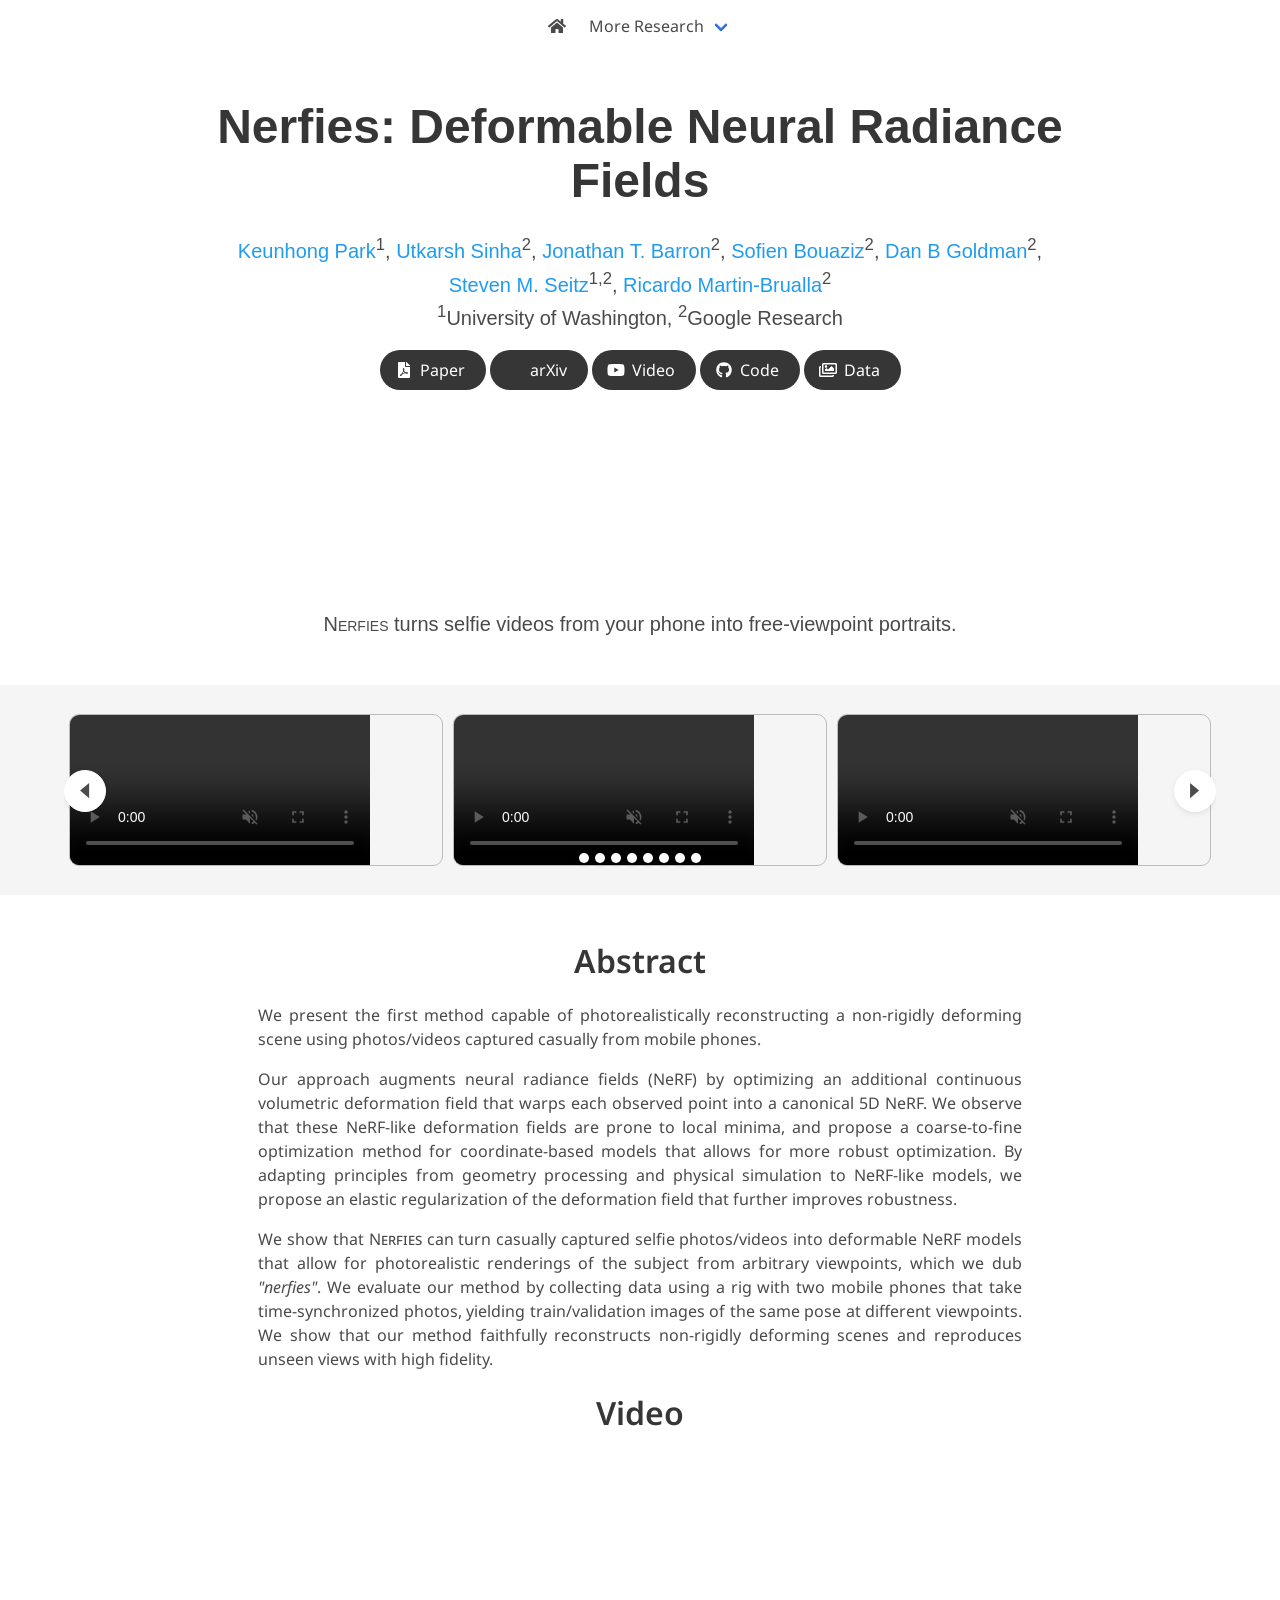
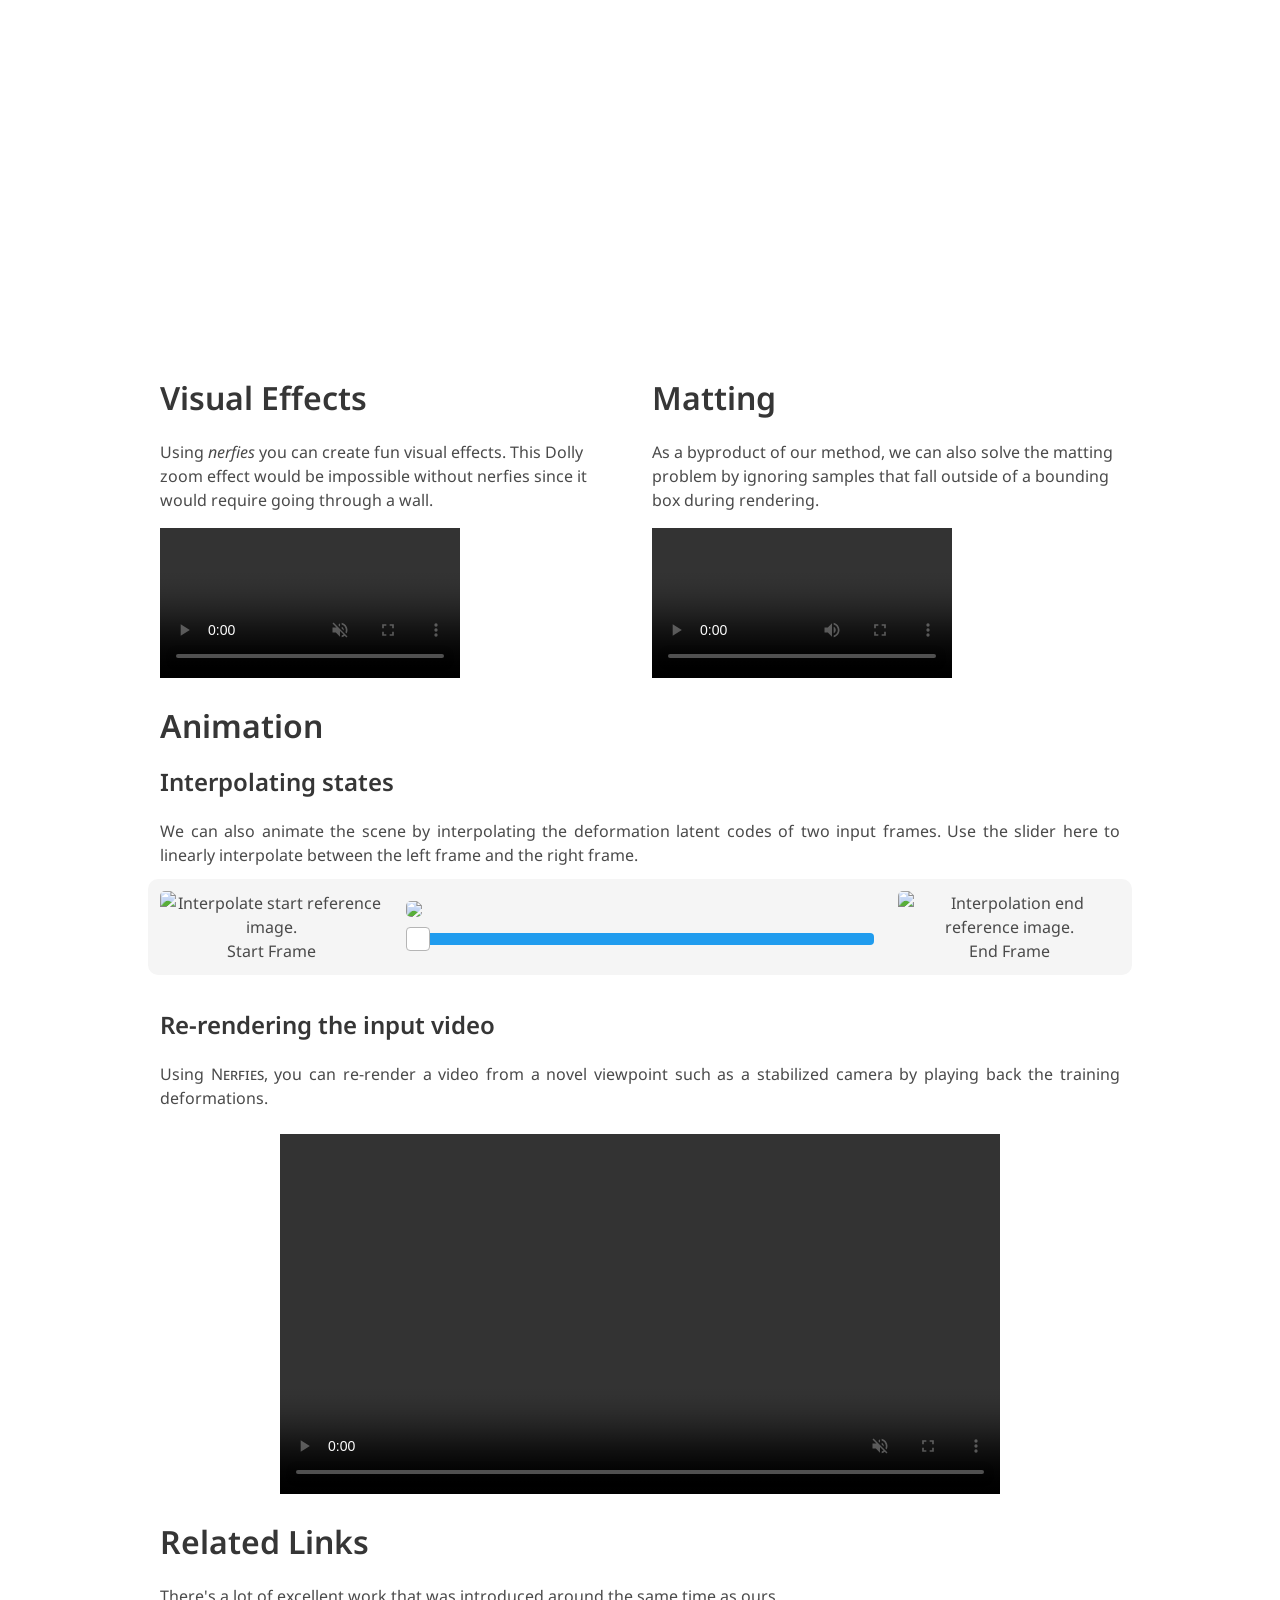
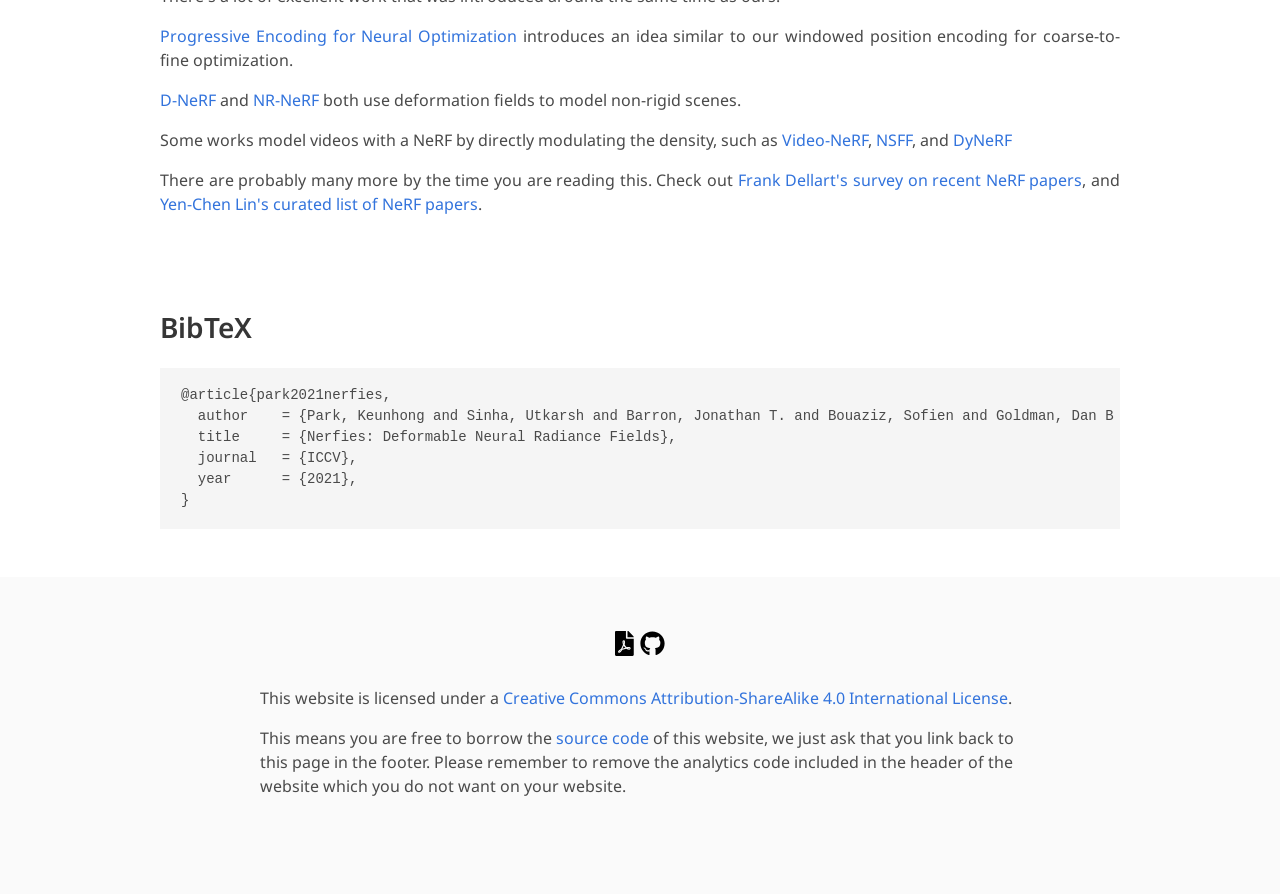
==== index.html @ 15e63fb5 "init" ====
<!DOCTYPE html>
<html>
<head>
  <meta charset="utf-8">
  <meta name="description"
        content="Deformable Neural Radiance Fields creates free-viewpoint portraits (nerfies) from casually captured videos.">
  <meta name="keywords" content="Nerfies, D-NeRF, NeRF">
  <meta name="viewport" content="width=device-width, initial-scale=1">
  <title>Nerfies: Deformable Neural Radiance Fields</title>

  <!-- Global site tag (gtag.js) - Google Analytics -->
  <script async src="https://www.googletagmanager.com/gtag/js?id=G-PYVRSFMDRL"></script>
  <script>
    window.dataLayer = window.dataLayer || [];

    function gtag() {
      dataLayer.push(arguments);
    }

    gtag('js', new Date());

    gtag('config', 'G-PYVRSFMDRL');
  </script>

  <link href="https://fonts.googleapis.com/css?family=Google+Sans|Noto+Sans|Castoro"
        rel="stylesheet">

  <link rel="stylesheet" href="./static/css/bulma.min.css">
  <link rel="stylesheet" href="./static/css/bulma-carousel.min.css">
  <link rel="stylesheet" href="./static/css/bulma-slider.min.css">
  <link rel="stylesheet" href="./static/css/fontawesome.all.min.css">
  <link rel="stylesheet"
        href="https://cdn.jsdelivr.net/gh/jpswalsh/academicons@1/css/academicons.min.css">
  <link rel="stylesheet" href="./static/css/index.css">
  <link rel="icon" href="./static/images/favicon.svg">

  <script src="https://ajax.googleapis.com/ajax/libs/jquery/3.5.1/jquery.min.js"></script>
  <script defer src="./static/js/fontawesome.all.min.js"></script>
  <script src="./static/js/bulma-carousel.min.js"></script>
  <script src="./static/js/bulma-slider.min.js"></script>
  <script src="./static/js/index.js"></script>
</head>
<body>

<nav class="navbar" role="navigation" aria-label="main navigation">
  <div class="navbar-brand">
    <a role="button" class="navbar-burger" aria-label="menu" aria-expanded="false">
      <span aria-hidden="true"></span>
      <span aria-hidden="true"></span>
      <span aria-hidden="true"></span>
    </a>
  </div>
  <div class="navbar-menu">
    <div class="navbar-start" style="flex-grow: 1; justify-content: center;">
      <a class="navbar-item" href="https://keunhong.com">
      <span class="icon">
          <i class="fas fa-home"></i>
      </span>
      </a>

      <div class="navbar-item has-dropdown is-hoverable">
        <a class="navbar-link">
          More Research
        </a>
        <div class="navbar-dropdown">
          <a class="navbar-item" href="https://hypernerf.github.io">
            HyperNeRF
          </a>
          <a class="navbar-item" href="https://nerfies.github.io">
            Nerfies
          </a>
          <a class="navbar-item" href="https://latentfusion.github.io">
            LatentFusion
          </a>
          <a class="navbar-item" href="https://photoshape.github.io">
            PhotoShape
          </a>
        </div>
      </div>
    </div>

  </div>
</nav>


<section class="hero">
  <div class="hero-body">
    <div class="container is-max-desktop">
      <div class="columns is-centered">
        <div class="column has-text-centered">
          <h1 class="title is-1 publication-title">Nerfies: Deformable Neural Radiance Fields</h1>
          <div class="is-size-5 publication-authors">
            <span class="author-block">
              <a href="https://keunhong.com">Keunhong Park</a><sup>1</sup>,</span>
            <span class="author-block">
              <a href="https://utkarshsinha.com">Utkarsh Sinha</a><sup>2</sup>,</span>
            <span class="author-block">
              <a href="https://jonbarron.info">Jonathan T. Barron</a><sup>2</sup>,
            </span>
            <span class="author-block">
              <a href="http://sofienbouaziz.com">Sofien Bouaziz</a><sup>2</sup>,
            </span>
            <span class="author-block">
              <a href="https://www.danbgoldman.com">Dan B Goldman</a><sup>2</sup>,
            </span>
            <span class="author-block">
              <a href="https://homes.cs.washington.edu/~seitz/">Steven M. Seitz</a><sup>1,2</sup>,
            </span>
            <span class="author-block">
              <a href="http://www.ricardomartinbrualla.com">Ricardo Martin-Brualla</a><sup>2</sup>
            </span>
          </div>

          <div class="is-size-5 publication-authors">
            <span class="author-block"><sup>1</sup>University of Washington,</span>
            <span class="author-block"><sup>2</sup>Google Research</span>
          </div>

          <div class="column has-text-centered">
            <div class="publication-links">
              <!-- PDF Link. -->
              <span class="link-block">
                <a href="https://arxiv.org/pdf/2011.12948"
                   class="external-link button is-normal is-rounded is-dark">
                  <span class="icon">
                      <i class="fas fa-file-pdf"></i>
                  </span>
                  <span>Paper</span>
                </a>
              </span>
              <span class="link-block">
                <a href="https://arxiv.org/abs/2011.12948"
                   class="external-link button is-normal is-rounded is-dark">
                  <span class="icon">
                      <i class="ai ai-arxiv"></i>
                  </span>
                  <span>arXiv</span>
                </a>
              </span>
              <!-- Video Link. -->
              <span class="link-block">
                <a href="https://www.youtube.com/watch?v=MrKrnHhk8IA"
                   class="external-link button is-normal is-rounded is-dark">
                  <span class="icon">
                      <i class="fab fa-youtube"></i>
                  </span>
                  <span>Video</span>
                </a>
              </span>
              <!-- Code Link. -->
              <span class="link-block">
                <a href="https://github.com/google/nerfies"
                   class="external-link button is-normal is-rounded is-dark">
                  <span class="icon">
                      <i class="fab fa-github"></i>
                  </span>
                  <span>Code</span>
                  </a>
              </span>
              <!-- Dataset Link. -->
              <span class="link-block">
                <a href="https://github.com/google/nerfies/releases/tag/0.1"
                   class="external-link button is-normal is-rounded is-dark">
                  <span class="icon">
                      <i class="far fa-images"></i>
                  </span>
                  <span>Data</span>
                  </a>
            </div>

          </div>
        </div>
      </div>
    </div>
  </div>
</section>

<section class="hero teaser">
  <div class="container is-max-desktop">
    <div class="hero-body">
      <video id="teaser" autoplay muted loop playsinline height="100%">
        <source src="./static/videos/teaser.mp4"
                type="video/mp4">
      </video>
      <h2 class="subtitle has-text-centered">
        <span class="dnerf">Nerfies</span> turns selfie videos from your phone into
        free-viewpoint
        portraits.
      </h2>
    </div>
  </div>
</section>


<section class="hero is-light is-small">
  <div class="hero-body">
    <div class="container">
      <div id="results-carousel" class="carousel results-carousel">
        <div class="item item-steve">
          <video poster="" id="steve" autoplay controls muted loop playsinline height="100%">
            <source src="./static/videos/steve.mp4"
                    type="video/mp4">
          </video>
        </div>
        <div class="item item-chair-tp">
          <video poster="" id="chair-tp" autoplay controls muted loop playsinline height="100%">
            <source src="./static/videos/chair-tp.mp4"
                    type="video/mp4">
          </video>
        </div>
        <div class="item item-shiba">
          <video poster="" id="shiba" autoplay controls muted loop playsinline height="100%">
            <source src="./static/videos/shiba.mp4"
                    type="video/mp4">
          </video>
        </div>
        <div class="item item-fullbody">
          <video poster="" id="fullbody" autoplay controls muted loop playsinline height="100%">
            <source src="./static/videos/fullbody.mp4"
                    type="video/mp4">
          </video>
        </div>
        <div class="item item-blueshirt">
          <video poster="" id="blueshirt" autoplay controls muted loop playsinline height="100%">
            <source src="./static/videos/blueshirt.mp4"
                    type="video/mp4">
          </video>
        </div>
        <div class="item item-mask">
          <video poster="" id="mask" autoplay controls muted loop playsinline height="100%">
            <source src="./static/videos/mask.mp4"
                    type="video/mp4">
          </video>
        </div>
        <div class="item item-coffee">
          <video poster="" id="coffee" autoplay controls muted loop playsinline height="100%">
            <source src="./static/videos/coffee.mp4"
                    type="video/mp4">
          </video>
        </div>
        <div class="item item-toby">
          <video poster="" id="toby" autoplay controls muted loop playsinline height="100%">
            <source src="./static/videos/toby2.mp4"
                    type="video/mp4">
          </video>
        </div>
      </div>
    </div>
  </div>
</section>


<section class="section">
  <div class="container is-max-desktop">
    <!-- Abstract. -->
    <div class="columns is-centered has-text-centered">
      <div class="column is-four-fifths">
        <h2 class="title is-3">Abstract</h2>
        <div class="content has-text-justified">
          <p>
            We present the first method capable of photorealistically reconstructing a non-rigidly
            deforming scene using photos/videos captured casually from mobile phones.
          </p>
          <p>
            Our approach augments neural radiance fields
            (NeRF) by optimizing an
            additional continuous volumetric deformation field that warps each observed point into a
            canonical 5D NeRF.
            We observe that these NeRF-like deformation fields are prone to local minima, and
            propose a coarse-to-fine optimization method for coordinate-based models that allows for
            more robust optimization.
            By adapting principles from geometry processing and physical simulation to NeRF-like
            models, we propose an elastic regularization of the deformation field that further
            improves robustness.
          </p>
          <p>
            We show that <span class="dnerf">Nerfies</span> can turn casually captured selfie
            photos/videos into deformable NeRF
            models that allow for photorealistic renderings of the subject from arbitrary
            viewpoints, which we dub <i>"nerfies"</i>. We evaluate our method by collecting data
            using a
            rig with two mobile phones that take time-synchronized photos, yielding train/validation
            images of the same pose at different viewpoints. We show that our method faithfully
            reconstructs non-rigidly deforming scenes and reproduces unseen views with high
            fidelity.
          </p>
        </div>
      </div>
    </div>
    <!--/ Abstract. -->

    <!-- Paper video. -->
    <div class="columns is-centered has-text-centered">
      <div class="column is-four-fifths">
        <h2 class="title is-3">Video</h2>
        <div class="publication-video">
          <iframe src="https://www.youtube.com/embed/MrKrnHhk8IA?rel=0&amp;showinfo=0"
                  frameborder="0" allow="autoplay; encrypted-media" allowfullscreen></iframe>
        </div>
      </div>
    </div>
    <!--/ Paper video. -->
  </div>
</section>


<section class="section">
  <div class="container is-max-desktop">

    <div class="columns is-centered">

      <!-- Visual Effects. -->
      <div class="column">
        <div class="content">
          <h2 class="title is-3">Visual Effects</h2>
          <p>
            Using <i>nerfies</i> you can create fun visual effects. This Dolly zoom effect
            would be impossible without nerfies since it would require going through a wall.
          </p>
          <video id="dollyzoom" autoplay controls muted loop playsinline height="100%">
            <source src="./static/videos/dollyzoom-stacked.mp4"
                    type="video/mp4">
          </video>
        </div>
      </div>
      <!--/ Visual Effects. -->

      <!-- Matting. -->
      <div class="column">
        <h2 class="title is-3">Matting</h2>
        <div class="columns is-centered">
          <div class="column content">
            <p>
              As a byproduct of our method, we can also solve the matting problem by ignoring
              samples that fall outside of a bounding box during rendering.
            </p>
            <video id="matting-video" controls playsinline height="100%">
              <source src="./static/videos/matting.mp4"
                      type="video/mp4">
            </video>
          </div>

        </div>
      </div>
    </div>
    <!--/ Matting. -->

    <!-- Animation. -->
    <div class="columns is-centered">
      <div class="column is-full-width">
        <h2 class="title is-3">Animation</h2>

        <!-- Interpolating. -->
        <h3 class="title is-4">Interpolating states</h3>
        <div class="content has-text-justified">
          <p>
            We can also animate the scene by interpolating the deformation latent codes of two input
            frames. Use the slider here to linearly interpolate between the left frame and the right
            frame.
          </p>
        </div>
        <div class="columns is-vcentered interpolation-panel">
          <div class="column is-3 has-text-centered">
            <img src="./static/images/interpolate_start.jpg"
                 class="interpolation-image"
                 alt="Interpolate start reference image."/>
            <p>Start Frame</p>
          </div>
          <div class="column interpolation-video-column">
            <div id="interpolation-image-wrapper">
              Loading...
            </div>
            <input class="slider is-fullwidth is-large is-info"
                   id="interpolation-slider"
                   step="1" min="0" max="100" value="0" type="range">
          </div>
          <div class="column is-3 has-text-centered">
            <img src="./static/images/interpolate_end.jpg"
                 class="interpolation-image"
                 alt="Interpolation end reference image."/>
            <p class="is-bold">End Frame</p>
          </div>
        </div>
        <br/>
        <!--/ Interpolating. -->

        <!-- Re-rendering. -->
        <h3 class="title is-4">Re-rendering the input video</h3>
        <div class="content has-text-justified">
          <p>
            Using <span class="dnerf">Nerfies</span>, you can re-render a video from a novel
            viewpoint such as a stabilized camera by playing back the training deformations.
          </p>
        </div>
        <div class="content has-text-centered">
          <video id="replay-video"
                 controls
                 muted
                 preload
                 playsinline
                 width="75%">
            <source src="./static/videos/replay.mp4"
                    type="video/mp4">
          </video>
        </div>
        <!--/ Re-rendering. -->

      </div>
    </div>
    <!--/ Animation. -->


    <!-- Concurrent Work. -->
    <div class="columns is-centered">
      <div class="column is-full-width">
        <h2 class="title is-3">Related Links</h2>

        <div class="content has-text-justified">
          <p>
            There's a lot of excellent work that was introduced around the same time as ours.
          </p>
          <p>
            <a href="https://arxiv.org/abs/2104.09125">Progressive Encoding for Neural Optimization</a> introduces an idea similar to our windowed position encoding for coarse-to-fine optimization.
          </p>
          <p>
            <a href="https://www.albertpumarola.com/research/D-NeRF/index.html">D-NeRF</a> and <a href="https://gvv.mpi-inf.mpg.de/projects/nonrigid_nerf/">NR-NeRF</a>
            both use deformation fields to model non-rigid scenes.
          </p>
          <p>
            Some works model videos with a NeRF by directly modulating the density, such as <a href="https://video-nerf.github.io/">Video-NeRF</a>, <a href="https://www.cs.cornell.edu/~zl548/NSFF/">NSFF</a>, and <a href="https://neural-3d-video.github.io/">DyNeRF</a>
          </p>
          <p>
            There are probably many more by the time you are reading this. Check out <a href="https://dellaert.github.io/NeRF/">Frank Dellart's survey on recent NeRF papers</a>, and <a href="https://github.com/yenchenlin/awesome-NeRF">Yen-Chen Lin's curated list of NeRF papers</a>.
          </p>
        </div>
      </div>
    </div>
    <!--/ Concurrent Work. -->

  </div>
</section>


<section class="section" id="BibTeX">
  <div class="container is-max-desktop content">
    <h2 class="title">BibTeX</h2>
    <pre><code>@article{park2021nerfies,
  author    = {Park, Keunhong and Sinha, Utkarsh and Barron, Jonathan T. and Bouaziz, Sofien and Goldman, Dan B and Seitz, Steven M. and Martin-Brualla, Ricardo},
  title     = {Nerfies: Deformable Neural Radiance Fields},
  journal   = {ICCV},
  year      = {2021},
}</code></pre>
  </div>
</section>


<footer class="footer">
  <div class="container">
    <div class="content has-text-centered">
      <a class="icon-link"
         href="./static/videos/nerfies_paper.pdf">
        <i class="fas fa-file-pdf"></i>
      </a>
      <a class="icon-link" href="https://github.com/keunhong" class="external-link" disabled>
        <i class="fab fa-github"></i>
      </a>
    </div>
    <div class="columns is-centered">
      <div class="column is-8">
        <div class="content">
          <p>
            This website is licensed under a <a rel="license"
                                                href="http://creativecommons.org/licenses/by-sa/4.0/">Creative
            Commons Attribution-ShareAlike 4.0 International License</a>.
          </p>
          <p>
            This means you are free to borrow the <a
              href="https://github.com/nerfies/nerfies.github.io">source code</a> of this website,
            we just ask that you link back to this page in the footer.
            Please remember to remove the analytics code included in the header of the website which
            you do not want on your website.
          </p>
        </div>
      </div>
    </div>
  </div>
</footer>

</body>
</html>
---- static/css/index.css ----
body {
  font-family: 'Noto Sans', sans-serif;
}


.footer .icon-link {
    font-size: 25px;
    color: #000;
}

.link-block a {
    margin-top: 5px;
    margin-bottom: 5px;
}

.dnerf {
  font-variant: small-caps;
}


.teaser .hero-body {
  padding-top: 0;
  padding-bottom: 3rem;
}

.teaser {
  font-family: 'Google Sans', sans-serif;
}


.publication-title {
}

.publication-banner {
  max-height: parent;

}

.publication-banner video {
  position: relative;
  left: auto;
  top: auto;
  transform: none;
  object-fit: fit;
}

.publication-header .hero-body {
}

.publication-title {
    font-family: 'Google Sans', sans-serif;
}

.publication-authors {
    font-family: 'Google Sans', sans-serif;
}

.publication-venue {
    color: #555;
    width: fit-content;
    font-weight: bold;
}

.publication-awards {
    color: #ff3860;
    width: fit-content;
    font-weight: bolder;
}

.publication-authors {
}

.publication-authors a {
   color: hsl(204, 86%, 53%) !important;
}

.publication-authors a:hover {
    text-decoration: underline;
}

.author-block {
  display: inline-block;
}

.publication-banner img {
}

.publication-authors {
  /*color: #4286f4;*/
}

.publication-video {
    position: relative;
    width: 100%;
    height: 0;
    padding-bottom: 56.25%;

    overflow: hidden;
    border-radius: 10px !important;
}

.publication-video iframe {
    position: absolute;
    top: 0;
    left: 0;
    width: 100%;
    height: 100%;
}

.publication-body img {
}

.results-carousel {
  overflow: hidden;
}

.results-carousel .item {
  margin: 5px;
  overflow: hidden;
  border: 1px solid #bbb;
  border-radius: 10px;
  padding: 0;
  font-size: 0;
}

.results-carousel video {
  margin: 0;
}


.interpolation-panel {
  background: #f5f5f5;
  border-radius: 10px;
}

.interpolation-panel .interpolation-image {
  width: 100%;
  border-radius: 5px;
}

.interpolation-video-column {
}

.interpolation-panel .slider {
  margin: 0 !important;
}

.interpolation-panel .slider {
  margin: 0 !important;
}

#interpolation-image-wrapper {
  width: 100%;
}
#interpolation-image-wrapper img {
  border-radius: 5px;
}
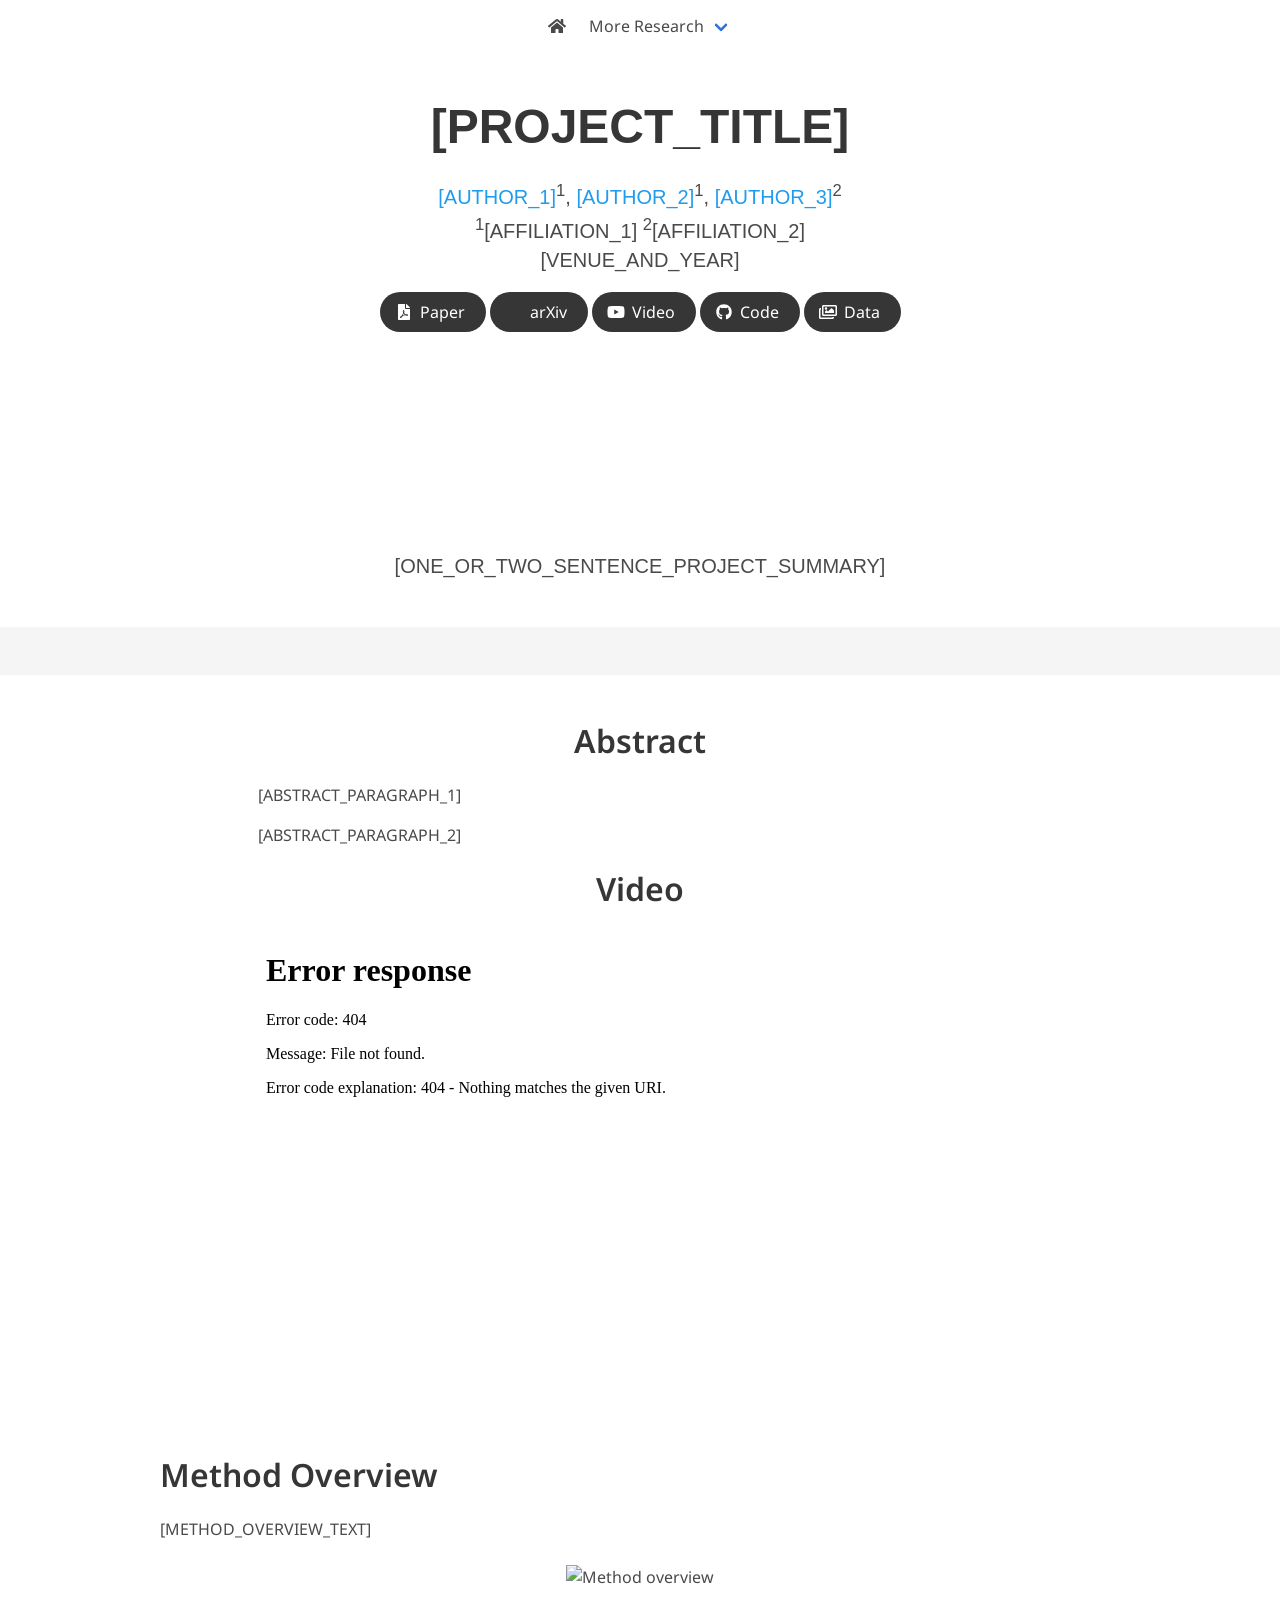
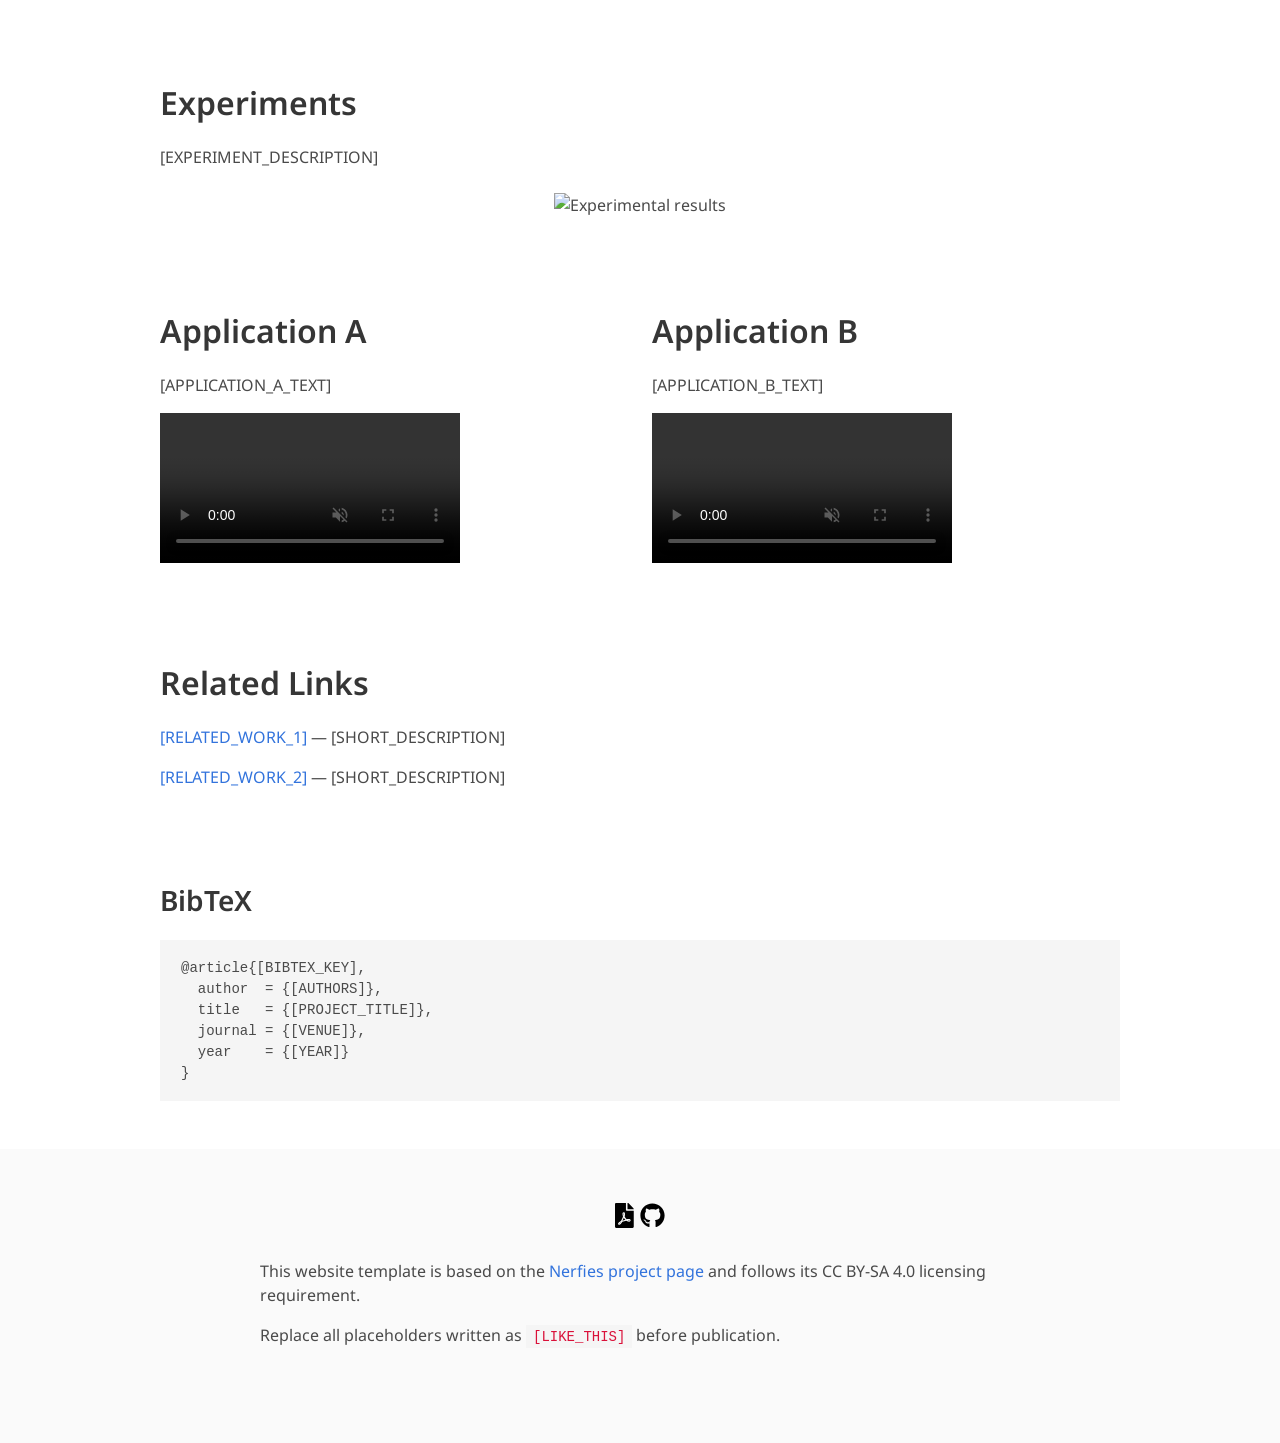
==== commit 612a4112: "modify" ====
--- a/index.html
+++ b/index.html
@@ -1,30 +1,25 @@
 <!DOCTYPE html>
-<html>
+<html lang="en">
 <head>
   <meta charset="utf-8">
+
+  <!-- =========================
+       Basic metadata
+       Replace the placeholders below.
+       ========================= -->
   <meta name="description"
-        content="Deformable Neural Radiance Fields creates free-viewpoint portraits (nerfies) from casually captured videos.">
-  <meta name="keywords" content="Nerfies, D-NeRF, NeRF">
+        content="[PROJECT_DESCRIPTION]">
+  <meta name="keywords"
+        content="[KEYWORD_1], [KEYWORD_2], [KEYWORD_3]">
   <meta name="viewport" content="width=device-width, initial-scale=1">
-  <title>Nerfies: Deformable Neural Radiance Fields</title>
-
-  <!-- Global site tag (gtag.js) - Google Analytics -->
-  <script async src="https://www.googletagmanager.com/gtag/js?id=G-PYVRSFMDRL"></script>
-  <script>
-    window.dataLayer = window.dataLayer || [];
-
-    function gtag() {
-      dataLayer.push(arguments);
-    }
-
-    gtag('js', new Date());
-
-    gtag('config', 'G-PYVRSFMDRL');
-  </script>
-
+
+  <title>[PROJECT_TITLE]</title>
+
+  <!-- Fonts -->
   <link href="https://fonts.googleapis.com/css?family=Google+Sans|Noto+Sans|Castoro"
         rel="stylesheet">
 
+  <!-- CSS -->
   <link rel="stylesheet" href="./static/css/bulma.min.css">
   <link rel="stylesheet" href="./static/css/bulma-carousel.min.css">
   <link rel="stylesheet" href="./static/css/bulma-slider.min.css">
@@ -32,457 +27,490 @@
   <link rel="stylesheet"
         href="https://cdn.jsdelivr.net/gh/jpswalsh/academicons@1/css/academicons.min.css">
   <link rel="stylesheet" href="./static/css/index.css">
+
+  <!-- Optional favicon -->
   <link rel="icon" href="./static/images/favicon.svg">
 
+  <!-- JS -->
   <script src="https://ajax.googleapis.com/ajax/libs/jquery/3.5.1/jquery.min.js"></script>
   <script defer src="./static/js/fontawesome.all.min.js"></script>
   <script src="./static/js/bulma-carousel.min.js"></script>
   <script src="./static/js/bulma-slider.min.js"></script>
   <script src="./static/js/index.js"></script>
 </head>
+
 <body>
 
+<!-- ============================================================
+     Navigation
+     ============================================================ -->
 <nav class="navbar" role="navigation" aria-label="main navigation">
   <div class="navbar-brand">
-    <a role="button" class="navbar-burger" aria-label="menu" aria-expanded="false">
+    <a role="button"
+       class="navbar-burger"
+       aria-label="menu"
+       aria-expanded="false">
       <span aria-hidden="true"></span>
       <span aria-hidden="true"></span>
       <span aria-hidden="true"></span>
     </a>
   </div>
+
   <div class="navbar-menu">
-    <div class="navbar-start" style="flex-grow: 1; justify-content: center;">
-      <a class="navbar-item" href="https://keunhong.com">
-      <span class="icon">
+    <div class="navbar-start"
+         style="flex-grow: 1; justify-content: center;">
+
+      <!-- Optional home / lab link -->
+      <a class="navbar-item" href="[HOME_URL]">
+        <span class="icon">
           <i class="fas fa-home"></i>
-      </span>
+        </span>
       </a>
 
+      <!-- Optional related-project menu -->
       <div class="navbar-item has-dropdown is-hoverable">
-        <a class="navbar-link">
-          More Research
-        </a>
+        <a class="navbar-link">More Research</a>
+
         <div class="navbar-dropdown">
-          <a class="navbar-item" href="https://hypernerf.github.io">
-            HyperNeRF
+          <a class="navbar-item" href="[RELATED_PROJECT_1_URL]">
+            [RELATED_PROJECT_1]
           </a>
-          <a class="navbar-item" href="https://nerfies.github.io">
-            Nerfies
+          <a class="navbar-item" href="[RELATED_PROJECT_2_URL]">
+            [RELATED_PROJECT_2]
           </a>
-          <a class="navbar-item" href="https://latentfusion.github.io">
-            LatentFusion
+          <a class="navbar-item" href="[RELATED_PROJECT_3_URL]">
+            [RELATED_PROJECT_3]
           </a>
-          <a class="navbar-item" href="https://photoshape.github.io">
-            PhotoShape
-          </a>
-        </div>
-      </div>
-    </div>
-
+        </div>
+      </div>
+    </div>
   </div>
 </nav>
 
 
+<!-- ============================================================
+     Hero: title, authors, affiliations, links
+     ============================================================ -->
 <section class="hero">
   <div class="hero-body">
     <div class="container is-max-desktop">
       <div class="columns is-centered">
         <div class="column has-text-centered">
-          <h1 class="title is-1 publication-title">Nerfies: Deformable Neural Radiance Fields</h1>
+
+          <h1 class="title is-1 publication-title">
+            [PROJECT_TITLE]
+          </h1>
+
+          <!-- Authors -->
           <div class="is-size-5 publication-authors">
             <span class="author-block">
-              <a href="https://keunhong.com">Keunhong Park</a><sup>1</sup>,</span>
+              <a href="[AUTHOR_1_URL]">[AUTHOR_1]</a><sup>1</sup>,
+            </span>
+
             <span class="author-block">
-              <a href="https://utkarshsinha.com">Utkarsh Sinha</a><sup>2</sup>,</span>
+              <a href="[AUTHOR_2_URL]">[AUTHOR_2]</a><sup>1</sup>,
+            </span>
+
             <span class="author-block">
-              <a href="https://jonbarron.info">Jonathan T. Barron</a><sup>2</sup>,
+              <a href="[AUTHOR_3_URL]">[AUTHOR_3]</a><sup>2</sup>
+            </span>
+          </div>
+
+          <!-- Affiliations -->
+          <div class="is-size-5 publication-authors">
+            <span class="author-block">
+              <sup>1</sup>[AFFILIATION_1]
             </span>
             <span class="author-block">
-              <a href="http://sofienbouaziz.com">Sofien Bouaziz</a><sup>2</sup>,
-            </span>
-            <span class="author-block">
-              <a href="https://www.danbgoldman.com">Dan B Goldman</a><sup>2</sup>,
-            </span>
-            <span class="author-block">
-              <a href="https://homes.cs.washington.edu/~seitz/">Steven M. Seitz</a><sup>1,2</sup>,
-            </span>
-            <span class="author-block">
-              <a href="http://www.ricardomartinbrualla.com">Ricardo Martin-Brualla</a><sup>2</sup>
+              <sup>2</sup>[AFFILIATION_2]
             </span>
           </div>
 
+          <!-- Optional conference / venue -->
           <div class="is-size-5 publication-authors">
-            <span class="author-block"><sup>1</sup>University of Washington,</span>
-            <span class="author-block"><sup>2</sup>Google Research</span>
+            <span class="author-block">
+              [VENUE_AND_YEAR]
+            </span>
           </div>
 
+          <!-- Links -->
           <div class="column has-text-centered">
             <div class="publication-links">
-              <!-- PDF Link. -->
+
+              <!-- Paper -->
               <span class="link-block">
-                <a href="https://arxiv.org/pdf/2011.12948"
+                <a href="[PAPER_PDF_URL]"
                    class="external-link button is-normal is-rounded is-dark">
                   <span class="icon">
-                      <i class="fas fa-file-pdf"></i>
+                    <i class="fas fa-file-pdf"></i>
                   </span>
                   <span>Paper</span>
                 </a>
               </span>
+
+              <!-- arXiv -->
               <span class="link-block">
-                <a href="https://arxiv.org/abs/2011.12948"
+                <a href="[ARXIV_URL]"
                    class="external-link button is-normal is-rounded is-dark">
                   <span class="icon">
-                      <i class="ai ai-arxiv"></i>
+                    <i class="ai ai-arxiv"></i>
                   </span>
                   <span>arXiv</span>
                 </a>
               </span>
-              <!-- Video Link. -->
+
+              <!-- Video -->
               <span class="link-block">
-                <a href="https://www.youtube.com/watch?v=MrKrnHhk8IA"
+                <a href="[VIDEO_URL]"
                    class="external-link button is-normal is-rounded is-dark">
                   <span class="icon">
-                      <i class="fab fa-youtube"></i>
+                    <i class="fab fa-youtube"></i>
                   </span>
                   <span>Video</span>
                 </a>
               </span>
-              <!-- Code Link. -->
+
+              <!-- Code -->
               <span class="link-block">
-                <a href="https://github.com/google/nerfies"
+                <a href="[CODE_URL]"
                    class="external-link button is-normal is-rounded is-dark">
                   <span class="icon">
-                      <i class="fab fa-github"></i>
+                    <i class="fab fa-github"></i>
                   </span>
                   <span>Code</span>
-                  </a>
+                </a>
               </span>
-              <!-- Dataset Link. -->
+
+              <!-- Dataset -->
               <span class="link-block">
-                <a href="https://github.com/google/nerfies/releases/tag/0.1"
+                <a href="[DATASET_URL]"
                    class="external-link button is-normal is-rounded is-dark">
                   <span class="icon">
-                      <i class="far fa-images"></i>
+                    <i class="far fa-images"></i>
                   </span>
                   <span>Data</span>
-                  </a>
+                </a>
+              </span>
+
             </div>
-
           </div>
-        </div>
-      </div>
-    </div>
-  </div>
-</section>
-
+
+        </div>
+      </div>
+    </div>
+  </div>
+</section>
+
+
+<!-- ============================================================
+     Teaser
+     ============================================================ -->
 <section class="hero teaser">
   <div class="container is-max-desktop">
     <div class="hero-body">
-      <video id="teaser" autoplay muted loop playsinline height="100%">
+
+      <!-- Replace with image if preferred:
+      <img src="./static/images/teaser.png"
+           alt="Project teaser image">
+      -->
+
+      <video id="teaser"
+             autoplay
+             muted
+             loop
+             playsinline
+             height="100%">
         <source src="./static/videos/teaser.mp4"
                 type="video/mp4">
       </video>
+
       <h2 class="subtitle has-text-centered">
-        <span class="dnerf">Nerfies</span> turns selfie videos from your phone into
-        free-viewpoint
-        portraits.
+        [ONE_OR_TWO_SENTENCE_PROJECT_SUMMARY]
       </h2>
-    </div>
-  </div>
-</section>
-
-
+
+    </div>
+  </div>
+</section>
+
+
+<!-- ============================================================
+     Result carousel
+     Duplicate/remove items as needed.
+     ============================================================ -->
 <section class="hero is-light is-small">
   <div class="hero-body">
     <div class="container">
-      <div id="results-carousel" class="carousel results-carousel">
-        <div class="item item-steve">
-          <video poster="" id="steve" autoplay controls muted loop playsinline height="100%">
-            <source src="./static/videos/steve.mp4"
+
+      <div id="results-carousel"
+           class="carousel results-carousel">
+
+        <div class="item">
+          <video autoplay controls muted loop playsinline height="100%">
+            <source src="./static/videos/result_01.mp4"
                     type="video/mp4">
           </video>
         </div>
-        <div class="item item-chair-tp">
-          <video poster="" id="chair-tp" autoplay controls muted loop playsinline height="100%">
-            <source src="./static/videos/chair-tp.mp4"
+
+        <div class="item">
+          <video autoplay controls muted loop playsinline height="100%">
+            <source src="./static/videos/result_02.mp4"
                     type="video/mp4">
           </video>
         </div>
-        <div class="item item-shiba">
-          <video poster="" id="shiba" autoplay controls muted loop playsinline height="100%">
-            <source src="./static/videos/shiba.mp4"
+
+        <div class="item">
+          <video autoplay controls muted loop playsinline height="100%">
+            <source src="./static/videos/result_03.mp4"
                     type="video/mp4">
           </video>
         </div>
-        <div class="item item-fullbody">
-          <video poster="" id="fullbody" autoplay controls muted loop playsinline height="100%">
-            <source src="./static/videos/fullbody.mp4"
+
+      </div>
+    </div>
+  </div>
+</section>
+
+
+<!-- ============================================================
+     Abstract + Video
+     ============================================================ -->
+<section class="section">
+  <div class="container is-max-desktop">
+
+    <!-- Abstract -->
+    <div class="columns is-centered has-text-centered">
+      <div class="column is-four-fifths">
+
+        <h2 class="title is-3">Abstract</h2>
+
+        <div class="content has-text-justified">
+          <p>
+            [ABSTRACT_PARAGRAPH_1]
+          </p>
+
+          <p>
+            [ABSTRACT_PARAGRAPH_2]
+          </p>
+        </div>
+
+      </div>
+    </div>
+
+    <!-- Paper video -->
+    <div class="columns is-centered has-text-centered">
+      <div class="column is-four-fifths">
+
+        <h2 class="title is-3">Video</h2>
+
+        <div class="publication-video">
+          <iframe
+            src="[YOUTUBE_EMBED_URL]"
+            frameborder="0"
+            allow="autoplay; encrypted-media"
+            allowfullscreen>
+          </iframe>
+        </div>
+
+      </div>
+    </div>
+
+  </div>
+</section>
+
+
+<!-- ============================================================
+     Method / Overview
+     ============================================================ -->
+<section class="section">
+  <div class="container is-max-desktop">
+
+    <div class="columns is-centered">
+      <div class="column is-full-width">
+
+        <h2 class="title is-3">Method Overview</h2>
+
+        <div class="content has-text-justified">
+          <p>
+            [METHOD_OVERVIEW_TEXT]
+          </p>
+        </div>
+
+        <div class="content has-text-centered">
+          <img src="./static/images/method.png"
+               alt="Method overview"
+               style="width: 100%;">
+        </div>
+
+      </div>
+    </div>
+
+  </div>
+</section>
+
+
+<!-- ============================================================
+     Experiments / Results
+     ============================================================ -->
+<section class="section">
+  <div class="container is-max-desktop">
+
+    <div class="columns is-centered">
+      <div class="column is-full-width">
+
+        <h2 class="title is-3">Experiments</h2>
+
+        <div class="content has-text-justified">
+          <p>
+            [EXPERIMENT_DESCRIPTION]
+          </p>
+        </div>
+
+        <!-- Example result image -->
+        <div class="content has-text-centered">
+          <img src="./static/images/results.png"
+               alt="Experimental results"
+               style="width: 100%;">
+        </div>
+
+      </div>
+    </div>
+
+  </div>
+</section>
+
+
+<!-- ============================================================
+     Optional two-column section
+     Useful for ablations / applications / qualitative results.
+     ============================================================ -->
+<section class="section">
+  <div class="container is-max-desktop">
+
+    <div class="columns is-centered">
+
+      <div class="column">
+        <div class="content">
+          <h2 class="title is-3">Application A</h2>
+
+          <p>
+            [APPLICATION_A_TEXT]
+          </p>
+
+          <video autoplay controls muted loop playsinline height="100%">
+            <source src="./static/videos/application_a.mp4"
                     type="video/mp4">
           </video>
         </div>
-        <div class="item item-blueshirt">
-          <video poster="" id="blueshirt" autoplay controls muted loop playsinline height="100%">
-            <source src="./static/videos/blueshirt.mp4"
+      </div>
+
+      <div class="column">
+        <div class="content">
+          <h2 class="title is-3">Application B</h2>
+
+          <p>
+            [APPLICATION_B_TEXT]
+          </p>
+
+          <video autoplay controls muted loop playsinline height="100%">
+            <source src="./static/videos/application_b.mp4"
                     type="video/mp4">
           </video>
         </div>
-        <div class="item item-mask">
-          <video poster="" id="mask" autoplay controls muted loop playsinline height="100%">
-            <source src="./static/videos/mask.mp4"
-                    type="video/mp4">
-          </video>
-        </div>
-        <div class="item item-coffee">
-          <video poster="" id="coffee" autoplay controls muted loop playsinline height="100%">
-            <source src="./static/videos/coffee.mp4"
-                    type="video/mp4">
-          </video>
-        </div>
-        <div class="item item-toby">
-          <video poster="" id="toby" autoplay controls muted loop playsinline height="100%">
-            <source src="./static/videos/toby2.mp4"
-                    type="video/mp4">
-          </video>
-        </div>
-      </div>
-    </div>
-  </div>
-</section>
-
-
+      </div>
+
+    </div>
+
+  </div>
+</section>
+
+
+<!-- ============================================================
+     Related links
+     ============================================================ -->
 <section class="section">
   <div class="container is-max-desktop">
-    <!-- Abstract. -->
-    <div class="columns is-centered has-text-centered">
-      <div class="column is-four-fifths">
-        <h2 class="title is-3">Abstract</h2>
-        <div class="content has-text-justified">
-          <p>
-            We present the first method capable of photorealistically reconstructing a non-rigidly
-            deforming scene using photos/videos captured casually from mobile phones.
-          </p>
-          <p>
-            Our approach augments neural radiance fields
-            (NeRF) by optimizing an
-            additional continuous volumetric deformation field that warps each observed point into a
-            canonical 5D NeRF.
-            We observe that these NeRF-like deformation fields are prone to local minima, and
-            propose a coarse-to-fine optimization method for coordinate-based models that allows for
-            more robust optimization.
-            By adapting principles from geometry processing and physical simulation to NeRF-like
-            models, we propose an elastic regularization of the deformation field that further
-            improves robustness.
-          </p>
-          <p>
-            We show that <span class="dnerf">Nerfies</span> can turn casually captured selfie
-            photos/videos into deformable NeRF
-            models that allow for photorealistic renderings of the subject from arbitrary
-            viewpoints, which we dub <i>"nerfies"</i>. We evaluate our method by collecting data
-            using a
-            rig with two mobile phones that take time-synchronized photos, yielding train/validation
-            images of the same pose at different viewpoints. We show that our method faithfully
-            reconstructs non-rigidly deforming scenes and reproduces unseen views with high
-            fidelity.
-          </p>
-        </div>
-      </div>
-    </div>
-    <!--/ Abstract. -->
-
-    <!-- Paper video. -->
-    <div class="columns is-centered has-text-centered">
-      <div class="column is-four-fifths">
-        <h2 class="title is-3">Video</h2>
-        <div class="publication-video">
-          <iframe src="https://www.youtube.com/embed/MrKrnHhk8IA?rel=0&amp;showinfo=0"
-                  frameborder="0" allow="autoplay; encrypted-media" allowfullscreen></iframe>
-        </div>
-      </div>
-    </div>
-    <!--/ Paper video. -->
-  </div>
-</section>
-
-
-<section class="section">
-  <div class="container is-max-desktop">
-
-    <div class="columns is-centered">
-
-      <!-- Visual Effects. -->
-      <div class="column">
-        <div class="content">
-          <h2 class="title is-3">Visual Effects</h2>
-          <p>
-            Using <i>nerfies</i> you can create fun visual effects. This Dolly zoom effect
-            would be impossible without nerfies since it would require going through a wall.
-          </p>
-          <video id="dollyzoom" autoplay controls muted loop playsinline height="100%">
-            <source src="./static/videos/dollyzoom-stacked.mp4"
-                    type="video/mp4">
-          </video>
-        </div>
-      </div>
-      <!--/ Visual Effects. -->
-
-      <!-- Matting. -->
-      <div class="column">
-        <h2 class="title is-3">Matting</h2>
-        <div class="columns is-centered">
-          <div class="column content">
-            <p>
-              As a byproduct of our method, we can also solve the matting problem by ignoring
-              samples that fall outside of a bounding box during rendering.
-            </p>
-            <video id="matting-video" controls playsinline height="100%">
-              <source src="./static/videos/matting.mp4"
-                      type="video/mp4">
-            </video>
-          </div>
-
-        </div>
-      </div>
-    </div>
-    <!--/ Matting. -->
-
-    <!-- Animation. -->
+
     <div class="columns is-centered">
       <div class="column is-full-width">
-        <h2 class="title is-3">Animation</h2>
-
-        <!-- Interpolating. -->
-        <h3 class="title is-4">Interpolating states</h3>
+
+        <h2 class="title is-3">Related Links</h2>
+
         <div class="content has-text-justified">
           <p>
-            We can also animate the scene by interpolating the deformation latent codes of two input
-            frames. Use the slider here to linearly interpolate between the left frame and the right
-            frame.
-          </p>
-        </div>
-        <div class="columns is-vcentered interpolation-panel">
-          <div class="column is-3 has-text-centered">
-            <img src="./static/images/interpolate_start.jpg"
-                 class="interpolation-image"
-                 alt="Interpolate start reference image."/>
-            <p>Start Frame</p>
-          </div>
-          <div class="column interpolation-video-column">
-            <div id="interpolation-image-wrapper">
-              Loading...
-            </div>
-            <input class="slider is-fullwidth is-large is-info"
-                   id="interpolation-slider"
-                   step="1" min="0" max="100" value="0" type="range">
-          </div>
-          <div class="column is-3 has-text-centered">
-            <img src="./static/images/interpolate_end.jpg"
-                 class="interpolation-image"
-                 alt="Interpolation end reference image."/>
-            <p class="is-bold">End Frame</p>
-          </div>
-        </div>
-        <br/>
-        <!--/ Interpolating. -->
-
-        <!-- Re-rendering. -->
-        <h3 class="title is-4">Re-rendering the input video</h3>
-        <div class="content has-text-justified">
-          <p>
-            Using <span class="dnerf">Nerfies</span>, you can re-render a video from a novel
-            viewpoint such as a stabilized camera by playing back the training deformations.
-          </p>
-        </div>
-        <div class="content has-text-centered">
-          <video id="replay-video"
-                 controls
-                 muted
-                 preload
-                 playsinline
-                 width="75%">
-            <source src="./static/videos/replay.mp4"
-                    type="video/mp4">
-          </video>
-        </div>
-        <!--/ Re-rendering. -->
-
-      </div>
-    </div>
-    <!--/ Animation. -->
-
-
-    <!-- Concurrent Work. -->
-    <div class="columns is-centered">
-      <div class="column is-full-width">
-        <h2 class="title is-3">Related Links</h2>
-
-        <div class="content has-text-justified">
-          <p>
-            There's a lot of excellent work that was introduced around the same time as ours.
-          </p>
-          <p>
-            <a href="https://arxiv.org/abs/2104.09125">Progressive Encoding for Neural Optimization</a> introduces an idea similar to our windowed position encoding for coarse-to-fine optimization.
-          </p>
-          <p>
-            <a href="https://www.albertpumarola.com/research/D-NeRF/index.html">D-NeRF</a> and <a href="https://gvv.mpi-inf.mpg.de/projects/nonrigid_nerf/">NR-NeRF</a>
-            both use deformation fields to model non-rigid scenes.
-          </p>
-          <p>
-            Some works model videos with a NeRF by directly modulating the density, such as <a href="https://video-nerf.github.io/">Video-NeRF</a>, <a href="https://www.cs.cornell.edu/~zl548/NSFF/">NSFF</a>, and <a href="https://neural-3d-video.github.io/">DyNeRF</a>
-          </p>
-          <p>
-            There are probably many more by the time you are reading this. Check out <a href="https://dellaert.github.io/NeRF/">Frank Dellart's survey on recent NeRF papers</a>, and <a href="https://github.com/yenchenlin/awesome-NeRF">Yen-Chen Lin's curated list of NeRF papers</a>.
-          </p>
-        </div>
-      </div>
-    </div>
-    <!--/ Concurrent Work. -->
-
-  </div>
-</section>
-
-
+            <a href="[RELATED_URL_1]">[RELATED_WORK_1]</a> — [SHORT_DESCRIPTION]
+          </p>
+
+          <p>
+            <a href="[RELATED_URL_2]">[RELATED_WORK_2]</a> — [SHORT_DESCRIPTION]
+          </p>
+        </div>
+
+      </div>
+    </div>
+
+  </div>
+</section>
+
+
+<!-- ============================================================
+     BibTeX
+     ============================================================ -->
 <section class="section" id="BibTeX">
   <div class="container is-max-desktop content">
+
     <h2 class="title">BibTeX</h2>
-    <pre><code>@article{park2021nerfies,
-  author    = {Park, Keunhong and Sinha, Utkarsh and Barron, Jonathan T. and Bouaziz, Sofien and Goldman, Dan B and Seitz, Steven M. and Martin-Brualla, Ricardo},
-  title     = {Nerfies: Deformable Neural Radiance Fields},
-  journal   = {ICCV},
-  year      = {2021},
+
+    <pre><code>@article{[BIBTEX_KEY],
+  author  = {[AUTHORS]},
+  title   = {[PROJECT_TITLE]},
+  journal = {[VENUE]},
+  year    = {[YEAR]}
 }</code></pre>
-  </div>
-</section>
-
-
+
+  </div>
+</section>
+
+
+<!-- ============================================================
+     Footer
+     ============================================================ -->
 <footer class="footer">
   <div class="container">
+
     <div class="content has-text-centered">
+
       <a class="icon-link"
-         href="./static/videos/nerfies_paper.pdf">
+         href="[PAPER_PDF_URL]">
         <i class="fas fa-file-pdf"></i>
       </a>
-      <a class="icon-link" href="https://github.com/keunhong" class="external-link" disabled>
+
+      <a class="icon-link"
+         href="[GITHUB_OR_LAB_URL]">
         <i class="fab fa-github"></i>
       </a>
-    </div>
+
+    </div>
+
     <div class="columns is-centered">
       <div class="column is-8">
         <div class="content">
-          <p>
-            This website is licensed under a <a rel="license"
-                                                href="http://creativecommons.org/licenses/by-sa/4.0/">Creative
-            Commons Attribution-ShareAlike 4.0 International License</a>.
-          </p>
-          <p>
-            This means you are free to borrow the <a
-              href="https://github.com/nerfies/nerfies.github.io">source code</a> of this website,
-            we just ask that you link back to this page in the footer.
-            Please remember to remove the analytics code included in the header of the website which
-            you do not want on your website.
-          </p>
-        </div>
-      </div>
-    </div>
+
+          <p>
+            This website template is based on the
+            <a href="https://nerfies.github.io/">Nerfies project page</a>
+            and follows its CC BY-SA 4.0 licensing requirement.
+          </p>
+
+          <p>
+            Replace all placeholders written as
+            <code>[LIKE_THIS]</code>
+            before publication.
+          </p>
+
+        </div>
+      </div>
+    </div>
+
   </div>
 </footer>
 
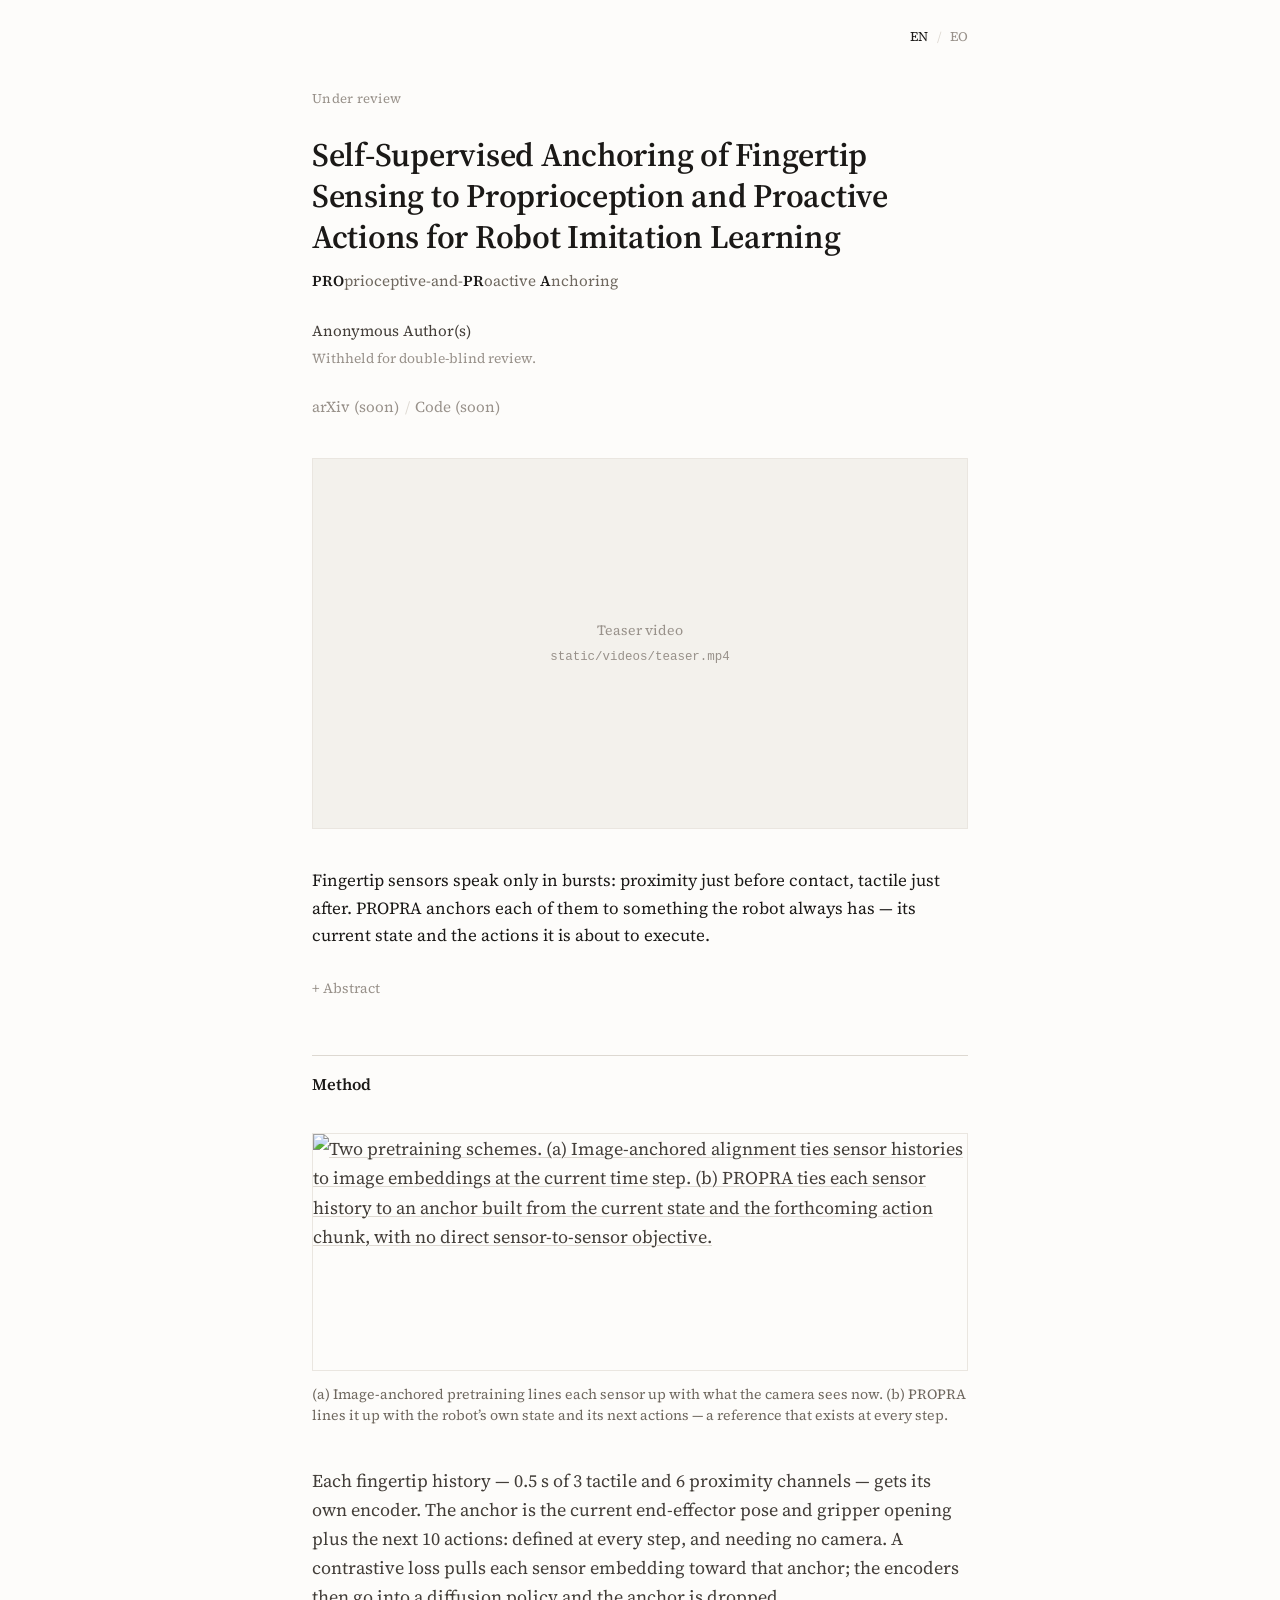
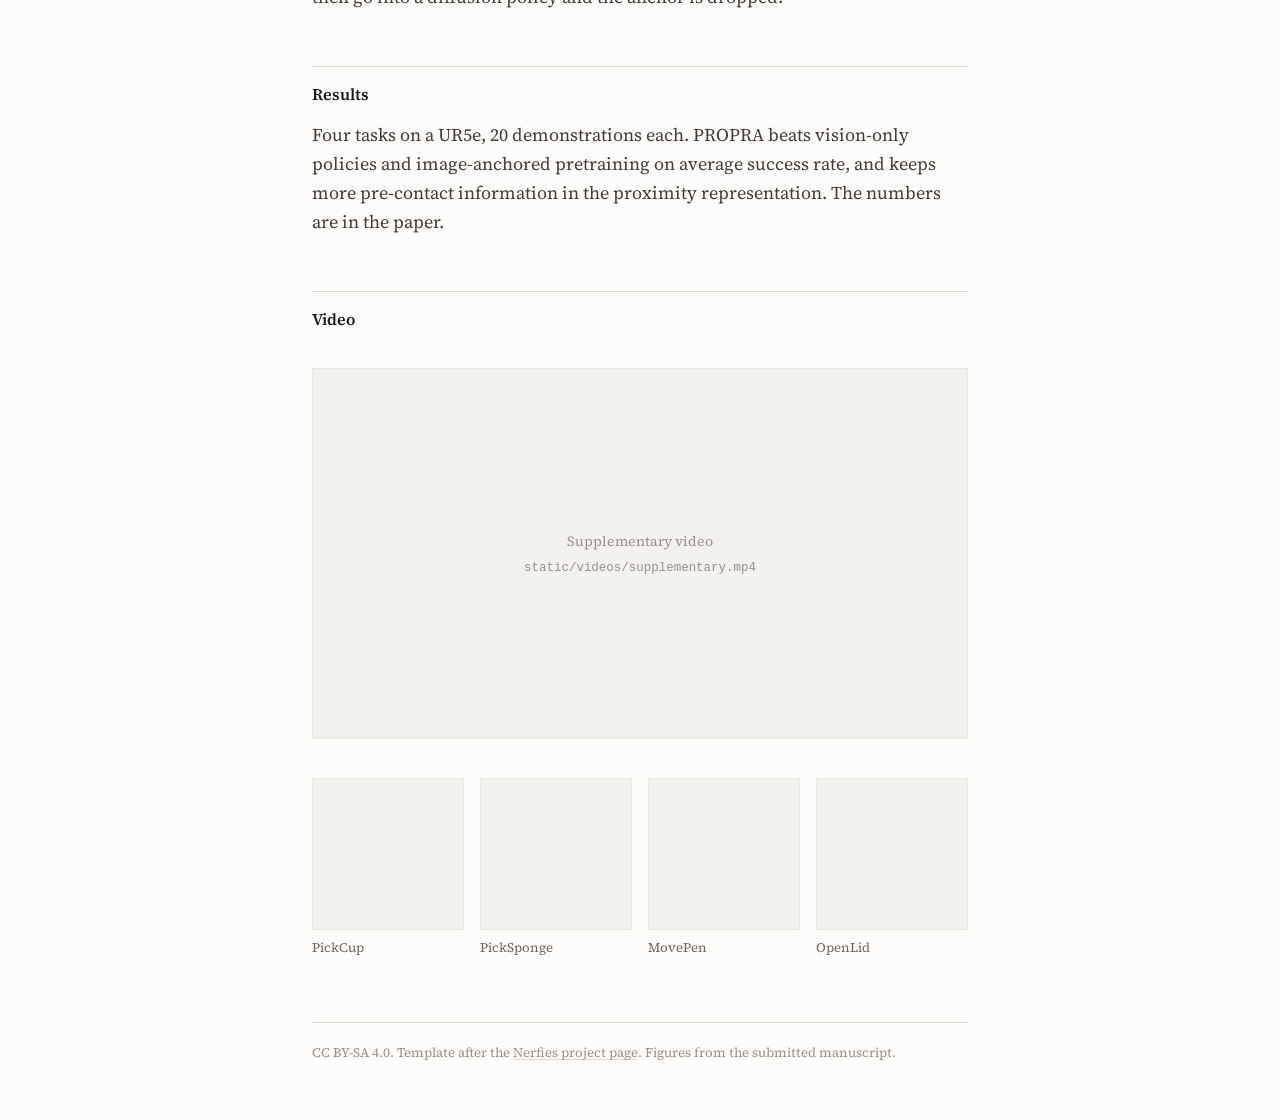
==== commit 3329173f: "init project webpage" ====
--- a/index.html
+++ b/index.html
@@ -1,518 +1,233 @@
 <!DOCTYPE html>
 <html lang="en">
 <head>
-  <meta charset="utf-8">
-
-  <!-- =========================
-       Basic metadata
-       Replace the placeholders below.
-       ========================= -->
-  <meta name="description"
-        content="[PROJECT_DESCRIPTION]">
-  <meta name="keywords"
-        content="[KEYWORD_1], [KEYWORD_2], [KEYWORD_3]">
-  <meta name="viewport" content="width=device-width, initial-scale=1">
-
-  <title>[PROJECT_TITLE]</title>
-
-  <!-- Fonts -->
-  <link href="https://fonts.googleapis.com/css?family=Google+Sans|Noto+Sans|Castoro"
-        rel="stylesheet">
-
-  <!-- CSS -->
-  <link rel="stylesheet" href="./static/css/bulma.min.css">
-  <link rel="stylesheet" href="./static/css/bulma-carousel.min.css">
-  <link rel="stylesheet" href="./static/css/bulma-slider.min.css">
-  <link rel="stylesheet" href="./static/css/fontawesome.all.min.css">
-  <link rel="stylesheet"
-        href="https://cdn.jsdelivr.net/gh/jpswalsh/academicons@1/css/academicons.min.css">
-  <link rel="stylesheet" href="./static/css/index.css">
-
-  <!-- Optional favicon -->
-  <link rel="icon" href="./static/images/favicon.svg">
-
-  <!-- JS -->
-  <script src="https://ajax.googleapis.com/ajax/libs/jquery/3.5.1/jquery.min.js"></script>
-  <script defer src="./static/js/fontawesome.all.min.js"></script>
-  <script src="./static/js/bulma-carousel.min.js"></script>
-  <script src="./static/js/bulma-slider.min.js"></script>
-  <script src="./static/js/index.js"></script>
+<meta charset="utf-8">
+<meta name="viewport" content="width=device-width, initial-scale=1">
+
+<title>PROPRA — Anchoring Fingertip Sensing to Proprioception and Proactive Actions</title>
+<meta name="description"
+      content="PROPRA pretrains fingertip tactile and proximity encoders against the robot's own state and its next actions.">
+<meta name="robots" content="index, follow">
+
+<link rel="alternate" hreflang="en" href="./index.html">
+<link rel="alternate" hreflang="eo" href="./index_epo.html">
+<link rel="alternate" hreflang="x-default" href="./index.html">
+
+<meta property="og:type" content="website">
+<meta property="og:locale" content="en">
+<meta property="og:title" content="PROPRA: Anchoring Fingertip Sensing to Proprioception and Proactive Actions">
+<meta property="og:description"
+      content="Proprioception and future actions are available throughout manipulation — PROPRA uses them as a sensorimotor anchor to pretrain tactile and proximity encoders.">
+<meta property="og:url" content="https://anonymous.4open.science/w/own-F865/">
+<meta property="og:image" content="./static/images/og_card.jpg">
+<meta name="twitter:card" content="summary_large_image">
+<meta name="twitter:image" content="./static/images/og_card.jpg">
+
+<link rel="icon" href="./static/images/favicon.svg">
+
+<link rel="preconnect" href="https://fonts.googleapis.com">
+<link rel="preconnect" href="https://fonts.gstatic.com" crossorigin>
+<link rel="stylesheet"
+      href="https://fonts.googleapis.com/css2?family=Source+Serif+4:opsz,wght@8..60,400;8..60,600&display=swap">
+<link rel="stylesheet" href="./static/css/propra.css">
+
 </head>
 
 <body>
 
-<!-- ============================================================
-     Navigation
-     ============================================================ -->
-<nav class="navbar" role="navigation" aria-label="main navigation">
-  <div class="navbar-brand">
-    <a role="button"
-       class="navbar-burger"
-       aria-label="menu"
-       aria-expanded="false">
-      <span aria-hidden="true"></span>
-      <span aria-hidden="true"></span>
-      <span aria-hidden="true"></span>
-    </a>
+<div class="topline">
+  <a href="./index.html" hreflang="en" class="is-current" aria-current="page">EN</a>
+  <span>/</span>
+  <a href="./index_epo.html" hreflang="eo">EO</a>
+</div>
+
+<main class="wrap">
+
+  <header class="head">
+    <p class="status">Under review</p>
+
+    <h1 class="title">
+      Self-Supervised Anchoring of Fingertip Sensing to Proprioception
+      and Proactive Actions for Robot Imitation Learning
+    </h1>
+
+    <p class="expand"><b>PRO</b>prioceptive-and-<b>PR</b>oactive <b>A</b>nchoring</p>
+
+    <p class="byline">Anonymous Author(s)</p>
+    <p class="note">Withheld for double-blind review.</p>
+
+    <p class="where">
+      <!-- <a href="./static/paper/propra_icra2026_anonymous.pdf">Paper</a><span class="sep">/</span> -->
+      <span class="off">arXiv (soon)</span><span class="sep">/</span><span class="off">Code (soon)</span>
+    </p>
+  </header>
+
+  <!-- Teaser -->
+  <div class="media">
+    <div class="slot">
+      <!-- When the video is ready, delete .waiting below and uncomment one of:
+
+      <iframe src="https://www.youtube.com/embed/VIDEO_ID?rel=0" title="PROPRA"
+              allow="autoplay; encrypted-media" allowfullscreen loading="lazy"></iframe>
+
+      <video controls playsinline preload="metadata" poster="./static/images/fig1_overview.jpg">
+        <source src="./static/videos/teaser.mp4" type="video/mp4">
+      </video>
+      -->
+      <div class="waiting">
+        <span>Teaser video</span>
+        <code>static/videos/teaser.mp4</code>
+      </div>
+    </div>
   </div>
 
-  <div class="navbar-menu">
-    <div class="navbar-start"
-         style="flex-grow: 1; justify-content: center;">
-
-      <!-- Optional home / lab link -->
-      <a class="navbar-item" href="[HOME_URL]">
-        <span class="icon">
-          <i class="fas fa-home"></i>
-        </span>
+  <p class="lede">
+    Fingertip sensors speak only in bursts: proximity just before contact, tactile just after.
+    PROPRA anchors each of them to something the robot always has &mdash; its current state and
+    the actions it is about to execute.
+  </p>
+
+  <details>
+    <summary>Abstract</summary>
+    <div>
+      <p>
+        Robotic imitation learning often relies on external cameras, yet local interaction cues such as
+        object proximity, contact onset, and grasp state are difficult to observe near the fingertips
+        because of occlusion and limited temporal resolution. We study how to effectively incorporate
+        complementary fingertip sensing into imitation learning using pressure-sensitive tactile and
+        reflective proximity sensors, along with pretrained sensor encoders.
+      </p>
+      <p>
+        The two modalities provide information at different manipulation phases: proximity sensing is
+        informative before contact, whereas tactile sensing becomes informative after contact. However,
+        naively adding these signals to a policy does not consistently improve performance and can even
+        underperform vision-only policies, suggesting that sparse, phase-dependent sensor signals are
+        difficult to exploit from limited demonstrations.
+      </p>
+      <p>
+        We therefore propose a proprioception-anchored pretraining method, <b>PRO</b>prioceptive-and-<b>PR</b>oactive
+        <b>A</b>nchoring (<b>PROPRA</b>), which independently aligns each fingertip sensor history with
+        proprioceptive and action segments. This provides a continuously available sensorimotor reference,
+        allowing each sensor to be aligned independently during its informative phases.
+      </p>
+      <p>
+        Experiments on real-world manipulation tasks show that our pretraining method improves average
+        success rates over vision-only policies and image-anchored pretraining baselines. Representation
+        analysis further shows that it preserves richer information about pre-contact states, enabling
+        more effective use of complementary fingertip sensing.
+      </p>
+    </div>
+  </details>
+
+  <section id="method">
+    <h2>Method</h2>
+
+    <figure class="media">
+      <a href="./static/images/fig2_pretrain.png" target="_blank" rel="noopener">
+        <img src="./static/images/fig2_pretrain.png"
+             alt="Two pretraining schemes. (a) Image-anchored alignment ties sensor histories to image embeddings at the current time step. (b) PROPRA ties each sensor history to an anchor built from the current state and the forthcoming action chunk, with no direct sensor-to-sensor objective."
+             width="1800" height="648" loading="lazy">
       </a>
-
-      <!-- Optional related-project menu -->
-      <div class="navbar-item has-dropdown is-hoverable">
-        <a class="navbar-link">More Research</a>
-
-        <div class="navbar-dropdown">
-          <a class="navbar-item" href="[RELATED_PROJECT_1_URL]">
-            [RELATED_PROJECT_1]
-          </a>
-          <a class="navbar-item" href="[RELATED_PROJECT_2_URL]">
-            [RELATED_PROJECT_2]
-          </a>
-          <a class="navbar-item" href="[RELATED_PROJECT_3_URL]">
-            [RELATED_PROJECT_3]
-          </a>
+      <figcaption>
+        (a) Image-anchored pretraining lines each sensor up with what the camera sees now.
+        (b) PROPRA lines it up with the robot&rsquo;s own state and its next actions &mdash; a reference
+        that exists at every step.
+      </figcaption>
+    </figure>
+
+    <p>
+      Each fingertip history &mdash; 0.5&nbsp;s of 3 tactile and 6 proximity channels &mdash; gets its own
+      encoder. The anchor is the current end-effector pose and gripper opening plus the next 10 actions:
+      defined at every step, and needing no camera. A contrastive loss pulls each sensor embedding toward
+      that anchor; the encoders then go into a diffusion policy and the anchor is dropped.
+    </p>
+  </section>
+
+  <section id="results">
+    <h2>Results</h2>
+    <p>
+      Four tasks on a UR5e, 20 demonstrations each. PROPRA beats vision-only policies and image-anchored
+      pretraining on average success rate, and keeps more pre-contact information in the proximity
+      representation. The numbers are in the paper.
+    </p>
+  </section>
+
+  <section id="video">
+    <h2>Video</h2>
+
+    <div class="media">
+      <div class="slot">
+        <!-- When the video is ready, delete .waiting below and uncomment one of:
+
+        <iframe src="https://www.youtube.com/embed/VIDEO_ID?rel=0" title="PROPRA"
+                allow="autoplay; encrypted-media" allowfullscreen loading="lazy"></iframe>
+
+        <video controls playsinline preload="metadata" poster="./static/images/fig1_overview.jpg">
+          <source src="./static/videos/supplementary.mp4" type="video/mp4">
+        </video>
+        -->
+        <div class="waiting">
+          <span>Supplementary video</span>
+          <code>static/videos/supplementary.mp4</code>
         </div>
       </div>
     </div>
-  </div>
-</nav>
-
-
-<!-- ============================================================
-     Hero: title, authors, affiliations, links
-     ============================================================ -->
-<section class="hero">
-  <div class="hero-body">
-    <div class="container is-max-desktop">
-      <div class="columns is-centered">
-        <div class="column has-text-centered">
-
-          <h1 class="title is-1 publication-title">
-            [PROJECT_TITLE]
-          </h1>
-
-          <!-- Authors -->
-          <div class="is-size-5 publication-authors">
-            <span class="author-block">
-              <a href="[AUTHOR_1_URL]">[AUTHOR_1]</a><sup>1</sup>,
-            </span>
-
-            <span class="author-block">
-              <a href="[AUTHOR_2_URL]">[AUTHOR_2]</a><sup>1</sup>,
-            </span>
-
-            <span class="author-block">
-              <a href="[AUTHOR_3_URL]">[AUTHOR_3]</a><sup>2</sup>
-            </span>
-          </div>
-
-          <!-- Affiliations -->
-          <div class="is-size-5 publication-authors">
-            <span class="author-block">
-              <sup>1</sup>[AFFILIATION_1]
-            </span>
-            <span class="author-block">
-              <sup>2</sup>[AFFILIATION_2]
-            </span>
-          </div>
-
-          <!-- Optional conference / venue -->
-          <div class="is-size-5 publication-authors">
-            <span class="author-block">
-              [VENUE_AND_YEAR]
-            </span>
-          </div>
-
-          <!-- Links -->
-          <div class="column has-text-centered">
-            <div class="publication-links">
-
-              <!-- Paper -->
-              <span class="link-block">
-                <a href="[PAPER_PDF_URL]"
-                   class="external-link button is-normal is-rounded is-dark">
-                  <span class="icon">
-                    <i class="fas fa-file-pdf"></i>
-                  </span>
-                  <span>Paper</span>
-                </a>
-              </span>
-
-              <!-- arXiv -->
-              <span class="link-block">
-                <a href="[ARXIV_URL]"
-                   class="external-link button is-normal is-rounded is-dark">
-                  <span class="icon">
-                    <i class="ai ai-arxiv"></i>
-                  </span>
-                  <span>arXiv</span>
-                </a>
-              </span>
-
-              <!-- Video -->
-              <span class="link-block">
-                <a href="[VIDEO_URL]"
-                   class="external-link button is-normal is-rounded is-dark">
-                  <span class="icon">
-                    <i class="fab fa-youtube"></i>
-                  </span>
-                  <span>Video</span>
-                </a>
-              </span>
-
-              <!-- Code -->
-              <span class="link-block">
-                <a href="[CODE_URL]"
-                   class="external-link button is-normal is-rounded is-dark">
-                  <span class="icon">
-                    <i class="fab fa-github"></i>
-                  </span>
-                  <span>Code</span>
-                </a>
-              </span>
-
-              <!-- Dataset -->
-              <span class="link-block">
-                <a href="[DATASET_URL]"
-                   class="external-link button is-normal is-rounded is-dark">
-                  <span class="icon">
-                    <i class="far fa-images"></i>
-                  </span>
-                  <span>Data</span>
-                </a>
-              </span>
-
-            </div>
-          </div>
-
-        </div>
-      </div>
-    </div>
-  </div>
-</section>
-
-
-<!-- ============================================================
-     Teaser
-     ============================================================ -->
-<section class="hero teaser">
-  <div class="container is-max-desktop">
-    <div class="hero-body">
-
-      <!-- Replace with image if preferred:
-      <img src="./static/images/teaser.png"
-           alt="Project teaser image">
-      -->
-
-      <video id="teaser"
-             autoplay
-             muted
-             loop
-             playsinline
-             height="100%">
-        <source src="./static/videos/teaser.mp4"
-                type="video/mp4">
-      </video>
-
-      <h2 class="subtitle has-text-centered">
-        [ONE_OR_TWO_SENTENCE_PROJECT_SUMMARY]
-      </h2>
-
-    </div>
-  </div>
-</section>
-
-
-<!-- ============================================================
-     Result carousel
-     Duplicate/remove items as needed.
-     ============================================================ -->
-<section class="hero is-light is-small">
-  <div class="hero-body">
-    <div class="container">
-
-      <div id="results-carousel"
-           class="carousel results-carousel">
-
-        <div class="item">
-          <video autoplay controls muted loop playsinline height="100%">
-            <source src="./static/videos/result_01.mp4"
-                    type="video/mp4">
-          </video>
-        </div>
-
-        <div class="item">
-          <video autoplay controls muted loop playsinline height="100%">
-            <source src="./static/videos/result_02.mp4"
-                    type="video/mp4">
-          </video>
-        </div>
-
-        <div class="item">
-          <video autoplay controls muted loop playsinline height="100%">
-            <source src="./static/videos/result_03.mp4"
-                    type="video/mp4">
-          </video>
-        </div>
-
-      </div>
-    </div>
-  </div>
-</section>
-
-
-<!-- ============================================================
-     Abstract + Video
-     ============================================================ -->
-<section class="section">
-  <div class="container is-max-desktop">
-
-    <!-- Abstract -->
-    <div class="columns is-centered has-text-centered">
-      <div class="column is-four-fifths">
-
-        <h2 class="title is-3">Abstract</h2>
-
-        <div class="content has-text-justified">
-          <p>
-            [ABSTRACT_PARAGRAPH_1]
-          </p>
-
-          <p>
-            [ABSTRACT_PARAGRAPH_2]
-          </p>
-        </div>
-
-      </div>
-    </div>
-
-    <!-- Paper video -->
-    <div class="columns is-centered has-text-centered">
-      <div class="column is-four-fifths">
-
-        <h2 class="title is-3">Video</h2>
-
-        <div class="publication-video">
-          <iframe
-            src="[YOUTUBE_EMBED_URL]"
-            frameborder="0"
-            allow="autoplay; encrypted-media"
-            allowfullscreen>
-          </iframe>
-        </div>
-
-      </div>
-    </div>
-
-  </div>
-</section>
-
-
-<!-- ============================================================
-     Method / Overview
-     ============================================================ -->
-<section class="section">
-  <div class="container is-max-desktop">
-
-    <div class="columns is-centered">
-      <div class="column is-full-width">
-
-        <h2 class="title is-3">Method Overview</h2>
-
-        <div class="content has-text-justified">
-          <p>
-            [METHOD_OVERVIEW_TEXT]
-          </p>
-        </div>
-
-        <div class="content has-text-centered">
-          <img src="./static/images/method.png"
-               alt="Method overview"
-               style="width: 100%;">
-        </div>
-
-      </div>
-    </div>
-
-  </div>
-</section>
-
-
-<!-- ============================================================
-     Experiments / Results
-     ============================================================ -->
-<section class="section">
-  <div class="container is-max-desktop">
-
-    <div class="columns is-centered">
-      <div class="column is-full-width">
-
-        <h2 class="title is-3">Experiments</h2>
-
-        <div class="content has-text-justified">
-          <p>
-            [EXPERIMENT_DESCRIPTION]
-          </p>
-        </div>
-
-        <!-- Example result image -->
-        <div class="content has-text-centered">
-          <img src="./static/images/results.png"
-               alt="Experimental results"
-               style="width: 100%;">
-        </div>
-
-      </div>
-    </div>
-
-  </div>
-</section>
-
-
-<!-- ============================================================
-     Optional two-column section
-     Useful for ablations / applications / qualitative results.
-     ============================================================ -->
-<section class="section">
-  <div class="container is-max-desktop">
-
-    <div class="columns is-centered">
-
-      <div class="column">
-        <div class="content">
-          <h2 class="title is-3">Application A</h2>
-
-          <p>
-            [APPLICATION_A_TEXT]
-          </p>
-
-          <video autoplay controls muted loop playsinline height="100%">
-            <source src="./static/videos/application_a.mp4"
-                    type="video/mp4">
-          </video>
-        </div>
-      </div>
-
-      <div class="column">
-        <div class="content">
-          <h2 class="title is-3">Application B</h2>
-
-          <p>
-            [APPLICATION_B_TEXT]
-          </p>
-
-          <video autoplay controls muted loop playsinline height="100%">
-            <source src="./static/videos/application_b.mp4"
-                    type="video/mp4">
-          </video>
-        </div>
-      </div>
-
-    </div>
-
-  </div>
-</section>
-
-
-<!-- ============================================================
-     Related links
-     ============================================================ -->
-<section class="section">
-  <div class="container is-max-desktop">
-
-    <div class="columns is-centered">
-      <div class="column is-full-width">
-
-        <h2 class="title is-3">Related Links</h2>
-
-        <div class="content has-text-justified">
-          <p>
-            <a href="[RELATED_URL_1]">[RELATED_WORK_1]</a> — [SHORT_DESCRIPTION]
-          </p>
-
-          <p>
-            <a href="[RELATED_URL_2]">[RELATED_WORK_2]</a> — [SHORT_DESCRIPTION]
-          </p>
-        </div>
-
-      </div>
-    </div>
-
-  </div>
-</section>
-
-
-<!-- ============================================================
-     BibTeX
-     ============================================================ -->
-<section class="section" id="BibTeX">
-  <div class="container is-max-desktop content">
-
-    <h2 class="title">BibTeX</h2>
-
-    <pre><code>@article{[BIBTEX_KEY],
-  author  = {[AUTHORS]},
-  title   = {[PROJECT_TITLE]},
-  journal = {[VENUE]},
-  year    = {[YEAR]}
+
+    <ul class="rollouts">
+      <li><figure>
+        <video autoplay muted loop playsinline preload="metadata"
+               poster="./static/images/task_pickcup.jpg" aria-label="PickCup rollout">
+          <source src="./static/videos/task_pickcup.mp4" type="video/mp4">
+        </video>
+        <figcaption>PickCup</figcaption>
+      </figure></li>
+      <li><figure>
+        <video autoplay muted loop playsinline preload="metadata"
+               poster="./static/images/task_picksponge.jpg" aria-label="PickSponge rollout">
+          <source src="./static/videos/task_picksponge.mp4" type="video/mp4">
+        </video>
+        <figcaption>PickSponge</figcaption>
+      </figure></li>
+      <li><figure>
+        <video autoplay muted loop playsinline preload="metadata"
+               poster="./static/images/task_movepen.jpg" aria-label="MovePen rollout">
+          <source src="./static/videos/task_movepen.mp4" type="video/mp4">
+        </video>
+        <figcaption>MovePen</figcaption>
+      </figure></li>
+      <li><figure>
+        <video autoplay muted loop playsinline preload="metadata"
+               poster="./static/images/task_openlid.jpg" aria-label="OpenLid rollout">
+          <source src="./static/videos/task_openlid.mp4" type="video/mp4">
+        </video>
+        <figcaption>OpenLid</figcaption>
+      </figure></li>
+    </ul>
+  </section>
+
+  <!--
+  <section id="bibtex">
+    <h2>BibTeX</h2>
+    <pre><code>@inproceedings{anonymous2026propra,
+  title     = {Self-Supervised Anchoring of Fingertip Sensing to Proprioception
+               and Proactive Actions for Robot Imitation Learning},
+  author    = {Anonymous},
+  booktitle = {IEEE International Conference on Robotics and Automation (ICRA)},
+  year      = {2026},
+  note      = {Under review}
 }</code></pre>
-
-  </div>
-</section>
-
-
-<!-- ============================================================
-     Footer
-     ============================================================ -->
-<footer class="footer">
-  <div class="container">
-
-    <div class="content has-text-centered">
-
-      <a class="icon-link"
-         href="[PAPER_PDF_URL]">
-        <i class="fas fa-file-pdf"></i>
-      </a>
-
-      <a class="icon-link"
-         href="[GITHUB_OR_LAB_URL]">
-        <i class="fab fa-github"></i>
-      </a>
-
-    </div>
-
-    <div class="columns is-centered">
-      <div class="column is-8">
-        <div class="content">
-
-          <p>
-            This website template is based on the
-            <a href="https://nerfies.github.io/">Nerfies project page</a>
-            and follows its CC BY-SA 4.0 licensing requirement.
-          </p>
-
-          <p>
-            Replace all placeholders written as
-            <code>[LIKE_THIS]</code>
-            before publication.
-          </p>
-
-        </div>
-      </div>
-    </div>
-
-  </div>
-</footer>
+  </section>
+  -->
+
+  <footer>
+    <p>
+      CC BY-SA 4.0. Template after the
+      <a href="https://nerfies.github.io/">Nerfies project page</a>.
+      Figures from the submitted manuscript.
+    </p>
+  </footer>
+
+</main>
 
 </body>
 </html>
--- a/static/css/propra.css
+++ b/static/css/propra.css
@@ -0,0 +1,186 @@
+/* ==========================================================================
+   PROPRA project page.
+
+   Typographic, not decorative: one serif, near-monochrome, hairlines instead
+   of shadows, a single column. Deliberately no gradients, no cards, no
+   accent colour — the figures are the only colour on the page.
+   ========================================================================== */
+
+*, *::before, *::after { box-sizing: border-box; }
+
+:root {
+  color-scheme: light;
+
+  /* warm greys — the only palette */
+  --ink:       #1b1917;
+  --ink-2:     #423d38;
+  --ink-3:     #6f685f;
+  --ink-4:     #98918a;
+  --bg:        #fdfcfa;
+  --bg-soft:   #f3f1ec;
+  --line:      #ddd8d1;
+  --line-soft: #eae6e0;
+
+  --col: 44rem;   /* the one column everything sits in */
+
+  /* kept only so tools/snippets/results-chart.html still resolves */
+  --radius: 2px;
+  --shadow: none;
+  --accent: var(--ink);
+  --accent-dark: var(--ink);
+  --accent-soft: var(--bg-soft);
+  --baseline: #8a8379;
+  --neutral: #b6afa6;
+}
+
+html { -webkit-text-size-adjust: 100%; }
+
+body {
+  margin: 0;
+  background: var(--bg);
+  color: var(--ink-2);
+  font-family: 'Source Serif 4', Charter, Georgia, 'Times New Roman', serif;
+  font-size: 18px;
+  line-height: 1.62;
+  font-synthesis-weight: none;
+  -webkit-font-smoothing: antialiased;
+}
+
+p { margin: 0 0 1.1em; }
+img, video, svg { max-width: 100%; }
+b, strong { font-weight: 600; color: var(--ink); }
+em { font-style: italic; }
+
+a {
+  color: inherit;
+  text-decoration: underline;
+  text-decoration-thickness: 1px;
+  text-underline-offset: 2px;
+  text-decoration-color: var(--line);
+}
+a:hover { text-decoration-color: currentColor; }
+
+h1, h2, h3, h4 {
+  font-weight: 600;
+  color: var(--ink);
+  line-height: 1.28;
+  margin: 0;
+}
+
+.wrap { max-width: var(--col); margin: 0 auto; padding: 0 1.5rem; }
+
+/* ---------- top line: language only ---------------------------------------- */
+.topline {
+  max-width: var(--col); margin: 0 auto;
+  padding: 1.6rem 1.5rem 0;
+  display: flex; justify-content: flex-end; gap: .55rem;
+  font-size: .82rem; color: var(--ink-4);
+}
+.topline a { text-decoration: none; color: var(--ink-4); }
+.topline a:hover { color: var(--ink); }
+.topline a.is-current { color: var(--ink); }
+.topline span { color: var(--line); }
+
+/* ---------- title block ---------------------------------------------------- */
+.head { padding: 2.6rem 0 0; }
+.status {
+  font-size: .82rem; color: var(--ink-4);
+  letter-spacing: .02em; margin-bottom: 1.5rem;
+}
+h1.title {
+  font-size: clamp(1.45rem, 1.05rem + 1.7vw, 2.05rem);
+  line-height: 1.26;
+  letter-spacing: -.008em;
+  margin-bottom: .7rem;
+  text-wrap: pretty;
+}
+.expand { font-size: .95rem; color: var(--ink-3); margin-bottom: 1.6rem; }
+.byline { font-size: .95rem; color: var(--ink-2); margin-bottom: .3rem; }
+.byline + .note { font-size: .86rem; color: var(--ink-4); margin-bottom: 1.5rem; }
+.where { font-size: .95rem; color: var(--ink-3); margin: 0; }
+.where .off { color: var(--ink-4); }
+.where .sep { color: var(--line); padding: 0 .35rem; }
+
+/* ---------- media ---------------------------------------------------------- */
+.media { margin: 2.4rem 0; }
+.media img { display: block; width: 100%; height: auto; border: 1px solid var(--line-soft); }
+.media figcaption,
+.caption { font-size: .88rem; line-height: 1.55; color: var(--ink-3); margin-top: .8rem; }
+figure { margin: 0; }
+
+.slot {
+  position: relative; width: 100%; padding-bottom: 56.25%;
+  background: var(--bg-soft); border: 1px solid var(--line-soft);
+}
+.slot iframe, .slot video { position: absolute; inset: 0; width: 100%; height: 100%; border: 0; }
+.slot .waiting {
+  position: absolute; inset: 0;
+  display: flex; flex-direction: column; align-items: center; justify-content: center; gap: .3rem;
+  font-size: .88rem; color: var(--ink-4);
+}
+.slot .waiting code {
+  font-family: ui-monospace, SFMono-Regular, Menlo, monospace;
+  font-size: .78rem; color: var(--ink-4);
+}
+
+/* ---------- sections ------------------------------------------------------- */
+section { margin-top: 3.4rem; }
+h2 {
+  font-size: 1.02rem;
+  margin-bottom: .9rem;
+  padding-top: 1.1rem;
+  border-top: 1px solid var(--line);
+}
+
+/* ---------- lede ----------------------------------------------------------- */
+.lede { font-size: 1.06rem; color: var(--ink); margin: 2.2rem 0 1.4rem; }
+
+/* ---------- disclosure ----------------------------------------------------- */
+details { margin-bottom: 1rem; }
+summary {
+  cursor: pointer; font-size: .88rem; color: var(--ink-4);
+  list-style: none; display: inline-block;
+}
+summary::-webkit-details-marker { display: none; }
+summary::before { content: '+ '; }
+details[open] summary::before { content: '– '; }
+summary:hover { color: var(--ink); }
+details > div { padding-top: 1rem; }
+details p { font-size: .94rem; color: var(--ink-3); }
+
+/* ---------- rollouts ------------------------------------------------------- */
+.rollouts {
+  display: grid; grid-template-columns: repeat(4, 1fr); gap: 1rem;
+  margin-top: 1.6rem; padding: 0; list-style: none;
+}
+.rollouts li { margin: 0; }
+.rollouts video, .rollouts img {
+  display: block; width: 100%; aspect-ratio: 1 / 1; object-fit: cover;
+  background: var(--bg-soft); border: 1px solid var(--line-soft);
+}
+.rollouts figcaption { font-size: .82rem; color: var(--ink-3); margin-top: .45rem; }
+@media (max-width: 620px) { .rollouts { grid-template-columns: repeat(2, 1fr); } }
+
+/* ---------- bibtex (only used if that section is uncommented) -------------- */
+pre {
+  background: var(--bg-soft); border: 1px solid var(--line-soft);
+  padding: 1rem 1.1rem; overflow-x: auto; margin: 0;
+  font-family: ui-monospace, SFMono-Regular, Menlo, monospace;
+  font-size: .78rem; line-height: 1.6; color: var(--ink-2);
+}
+.copy-btn {
+  font: inherit; font-size: .82rem; color: var(--ink-4);
+  background: none; border: 0; padding: 0; cursor: pointer; margin-bottom: .5rem;
+}
+.copy-btn:hover { color: var(--ink); }
+
+/* ---------- footer --------------------------------------------------------- */
+footer {
+  margin: 4rem 0 0;
+  padding: 1.2rem 0 3.5rem;
+  border-top: 1px solid var(--line);
+  font-size: .82rem; color: var(--ink-4);
+}
+footer p { margin: 0; }
+
+@media (prefers-reduced-motion: reduce) { html { scroll-behavior: auto; } }
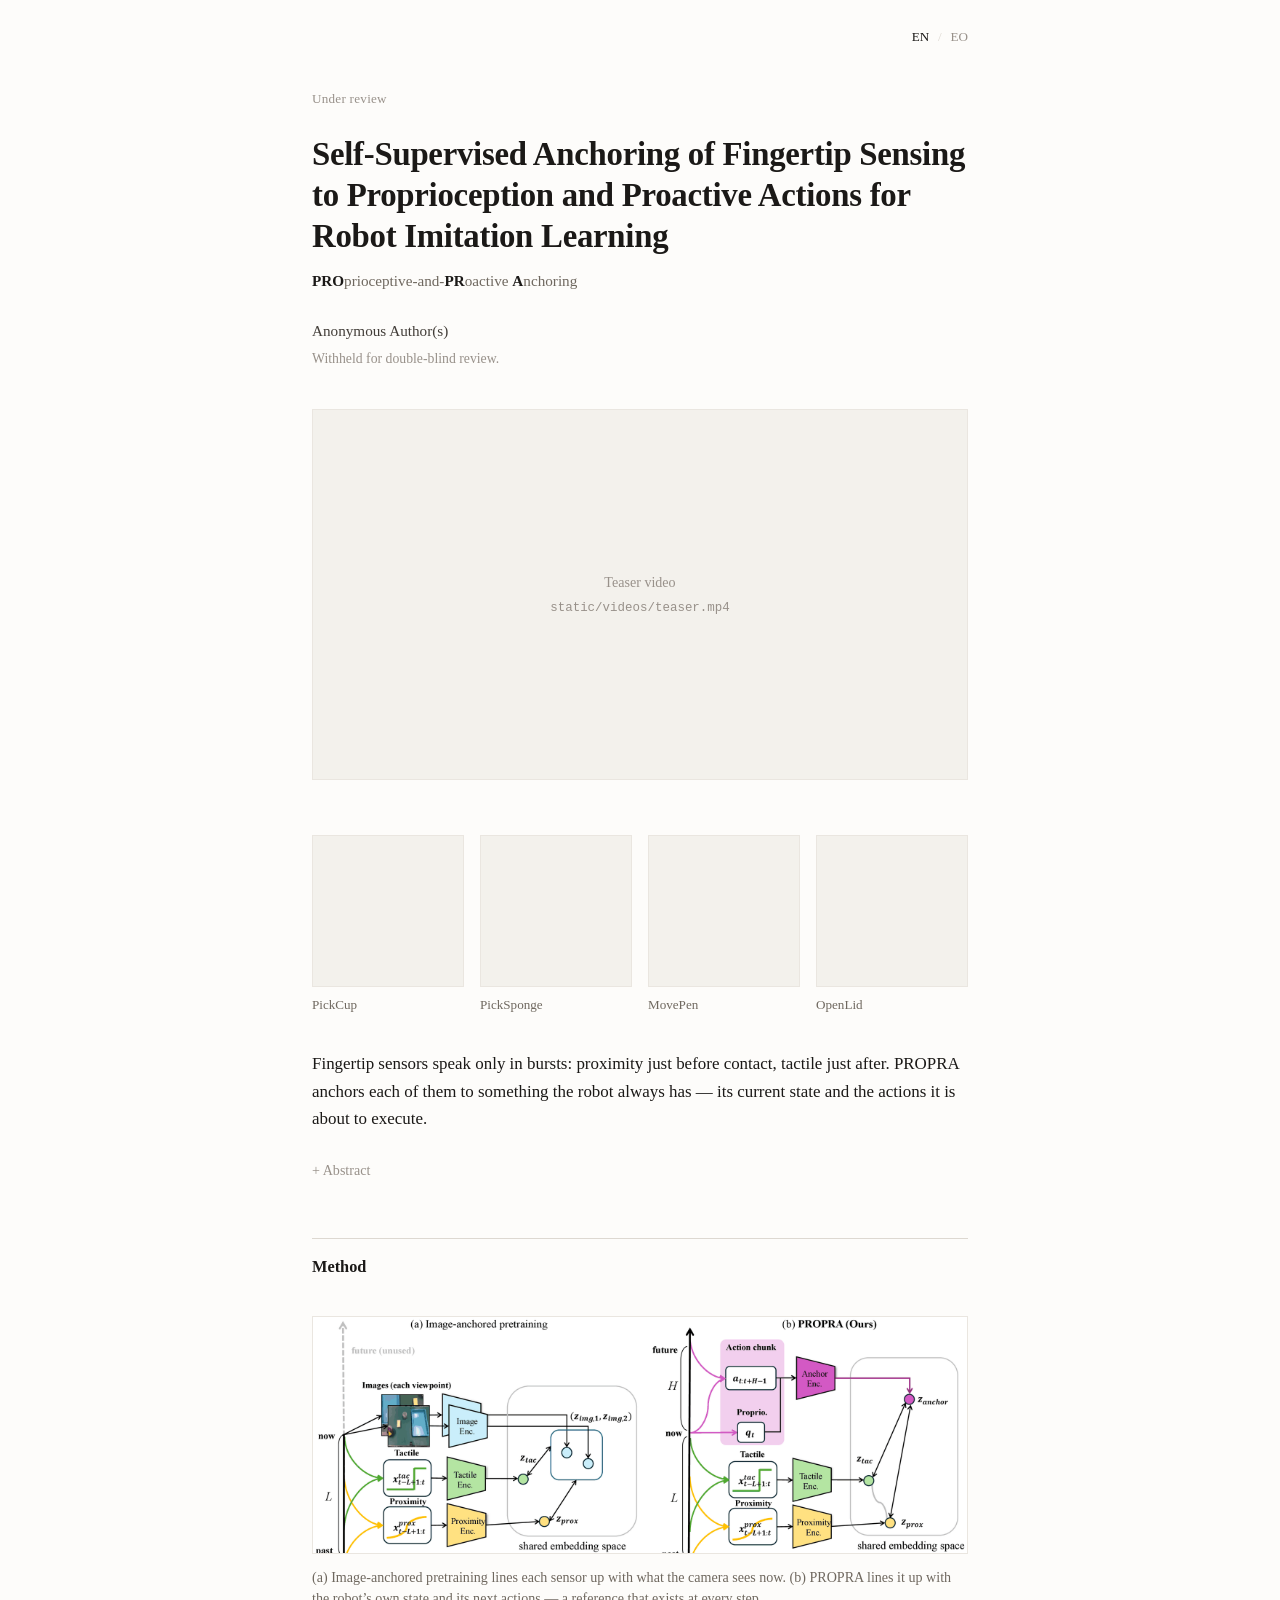
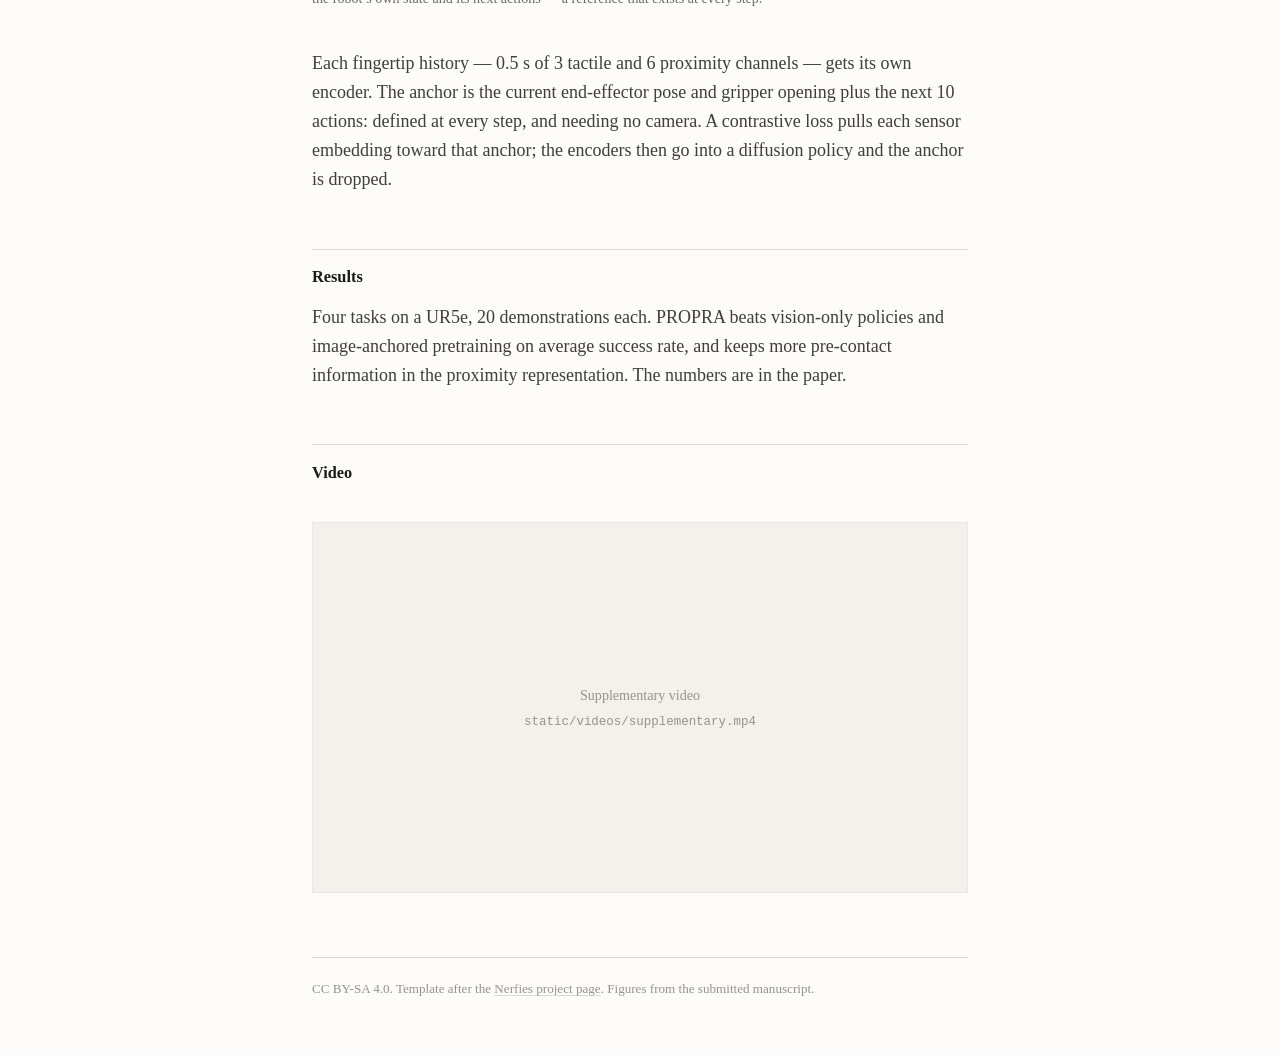
==== commit 02472df3: "Add videos" ====
--- a/index.html
+++ b/index.html
@@ -1,36 +1,17 @@
 <!DOCTYPE html>
 <html lang="en">
+
 <head>
 <meta charset="utf-8">
 <meta name="viewport" content="width=device-width, initial-scale=1">
 
-<title>PROPRA — Anchoring Fingertip Sensing to Proprioception and Proactive Actions</title>
-<meta name="description"
-      content="PROPRA pretrains fingertip tactile and proximity encoders against the robot's own state and its next actions.">
-<meta name="robots" content="index, follow">
-
-<link rel="alternate" hreflang="en" href="./index.html">
-<link rel="alternate" hreflang="eo" href="./index_epo.html">
-<link rel="alternate" hreflang="x-default" href="./index.html">
-
-<meta property="og:type" content="website">
-<meta property="og:locale" content="en">
-<meta property="og:title" content="PROPRA: Anchoring Fingertip Sensing to Proprioception and Proactive Actions">
-<meta property="og:description"
-      content="Proprioception and future actions are available throughout manipulation — PROPRA uses them as a sensorimotor anchor to pretrain tactile and proximity encoders.">
-<meta property="og:url" content="https://anonymous.4open.science/w/own-F865/">
-<meta property="og:image" content="./static/images/og_card.jpg">
-<meta name="twitter:card" content="summary_large_image">
-<meta name="twitter:image" content="./static/images/og_card.jpg">
+<title>PROPRA</title>
+
+<meta name="robots" content="noindex, nofollow, noarchive, nosnippet">
+<meta name="googlebot" content="noindex, nofollow, noarchive, nosnippet">
 
 <link rel="icon" href="./static/images/favicon.svg">
-
-<link rel="preconnect" href="https://fonts.googleapis.com">
-<link rel="preconnect" href="https://fonts.gstatic.com" crossorigin>
-<link rel="stylesheet"
-      href="https://fonts.googleapis.com/css2?family=Source+Serif+4:opsz,wght@8..60,400;8..60,600&display=swap">
 <link rel="stylesheet" href="./static/css/propra.css">
-
 </head>
 
 <body>
@@ -56,10 +37,9 @@
     <p class="byline">Anonymous Author(s)</p>
     <p class="note">Withheld for double-blind review.</p>
 
-    <p class="where">
-      <!-- <a href="./static/paper/propra_icra2026_anonymous.pdf">Paper</a><span class="sep">/</span> -->
+    <!-- <p class="where">
       <span class="off">arXiv (soon)</span><span class="sep">/</span><span class="off">Code (soon)</span>
-    </p>
+    </p> -->
   </header>
 
   <!-- Teaser -->
@@ -80,6 +60,39 @@
       </div>
     </div>
   </div>
+
+  <section cl>
+    <ul class="rollouts">
+      <li><figure>
+        <video autoplay muted loop playsinline preload="metadata"
+               poster="./static/images/task_pickcup.jpg" aria-label="PickCup rollout">
+          <source src="./static/videos/task_pickcup.mp4" type="video/mp4">
+        </video>
+        <figcaption>PickCup</figcaption>
+      </figure></li>
+      <li><figure>
+        <video autoplay muted loop playsinline preload="metadata"
+               poster="./static/images/task_picksponge.jpg" aria-label="PickSponge rollout">
+          <source src="./static/videos/task_picksponge.mp4" type="video/mp4">
+        </video>
+        <figcaption>PickSponge</figcaption>
+      </figure></li>
+      <li><figure>
+        <video autoplay muted loop playsinline preload="metadata"
+               poster="./static/images/task_movepen.jpg" aria-label="MovePen rollout">
+          <source src="./static/videos/task_movepen.mp4" type="video/mp4">
+        </video>
+        <figcaption>MovePen</figcaption>
+      </figure></li>
+      <li><figure>
+        <video autoplay muted loop playsinline preload="metadata"
+               poster="./static/images/task_openlid.jpg" aria-label="OpenLid rollout">
+          <source src="./static/videos/task_openlid.mp4" type="video/mp4">
+        </video>
+        <figcaption>OpenLid</figcaption>
+      </figure></li>
+    </ul>
+  </section>
 
   <p class="lede">
     Fingertip sensors speak only in bursts: proximity just before contact, tactile just after.
@@ -172,52 +185,7 @@
         </div>
       </div>
     </div>
-
-    <ul class="rollouts">
-      <li><figure>
-        <video autoplay muted loop playsinline preload="metadata"
-               poster="./static/images/task_pickcup.jpg" aria-label="PickCup rollout">
-          <source src="./static/videos/task_pickcup.mp4" type="video/mp4">
-        </video>
-        <figcaption>PickCup</figcaption>
-      </figure></li>
-      <li><figure>
-        <video autoplay muted loop playsinline preload="metadata"
-               poster="./static/images/task_picksponge.jpg" aria-label="PickSponge rollout">
-          <source src="./static/videos/task_picksponge.mp4" type="video/mp4">
-        </video>
-        <figcaption>PickSponge</figcaption>
-      </figure></li>
-      <li><figure>
-        <video autoplay muted loop playsinline preload="metadata"
-               poster="./static/images/task_movepen.jpg" aria-label="MovePen rollout">
-          <source src="./static/videos/task_movepen.mp4" type="video/mp4">
-        </video>
-        <figcaption>MovePen</figcaption>
-      </figure></li>
-      <li><figure>
-        <video autoplay muted loop playsinline preload="metadata"
-               poster="./static/images/task_openlid.jpg" aria-label="OpenLid rollout">
-          <source src="./static/videos/task_openlid.mp4" type="video/mp4">
-        </video>
-        <figcaption>OpenLid</figcaption>
-      </figure></li>
-    </ul>
-  </section>
-
-  <!--
-  <section id="bibtex">
-    <h2>BibTeX</h2>
-    <pre><code>@inproceedings{anonymous2026propra,
-  title     = {Self-Supervised Anchoring of Fingertip Sensing to Proprioception
-               and Proactive Actions for Robot Imitation Learning},
-  author    = {Anonymous},
-  booktitle = {IEEE International Conference on Robotics and Automation (ICRA)},
-  year      = {2026},
-  note      = {Under review}
-}</code></pre>
-  </section>
-  -->
+  </section>
 
   <footer>
     <p>
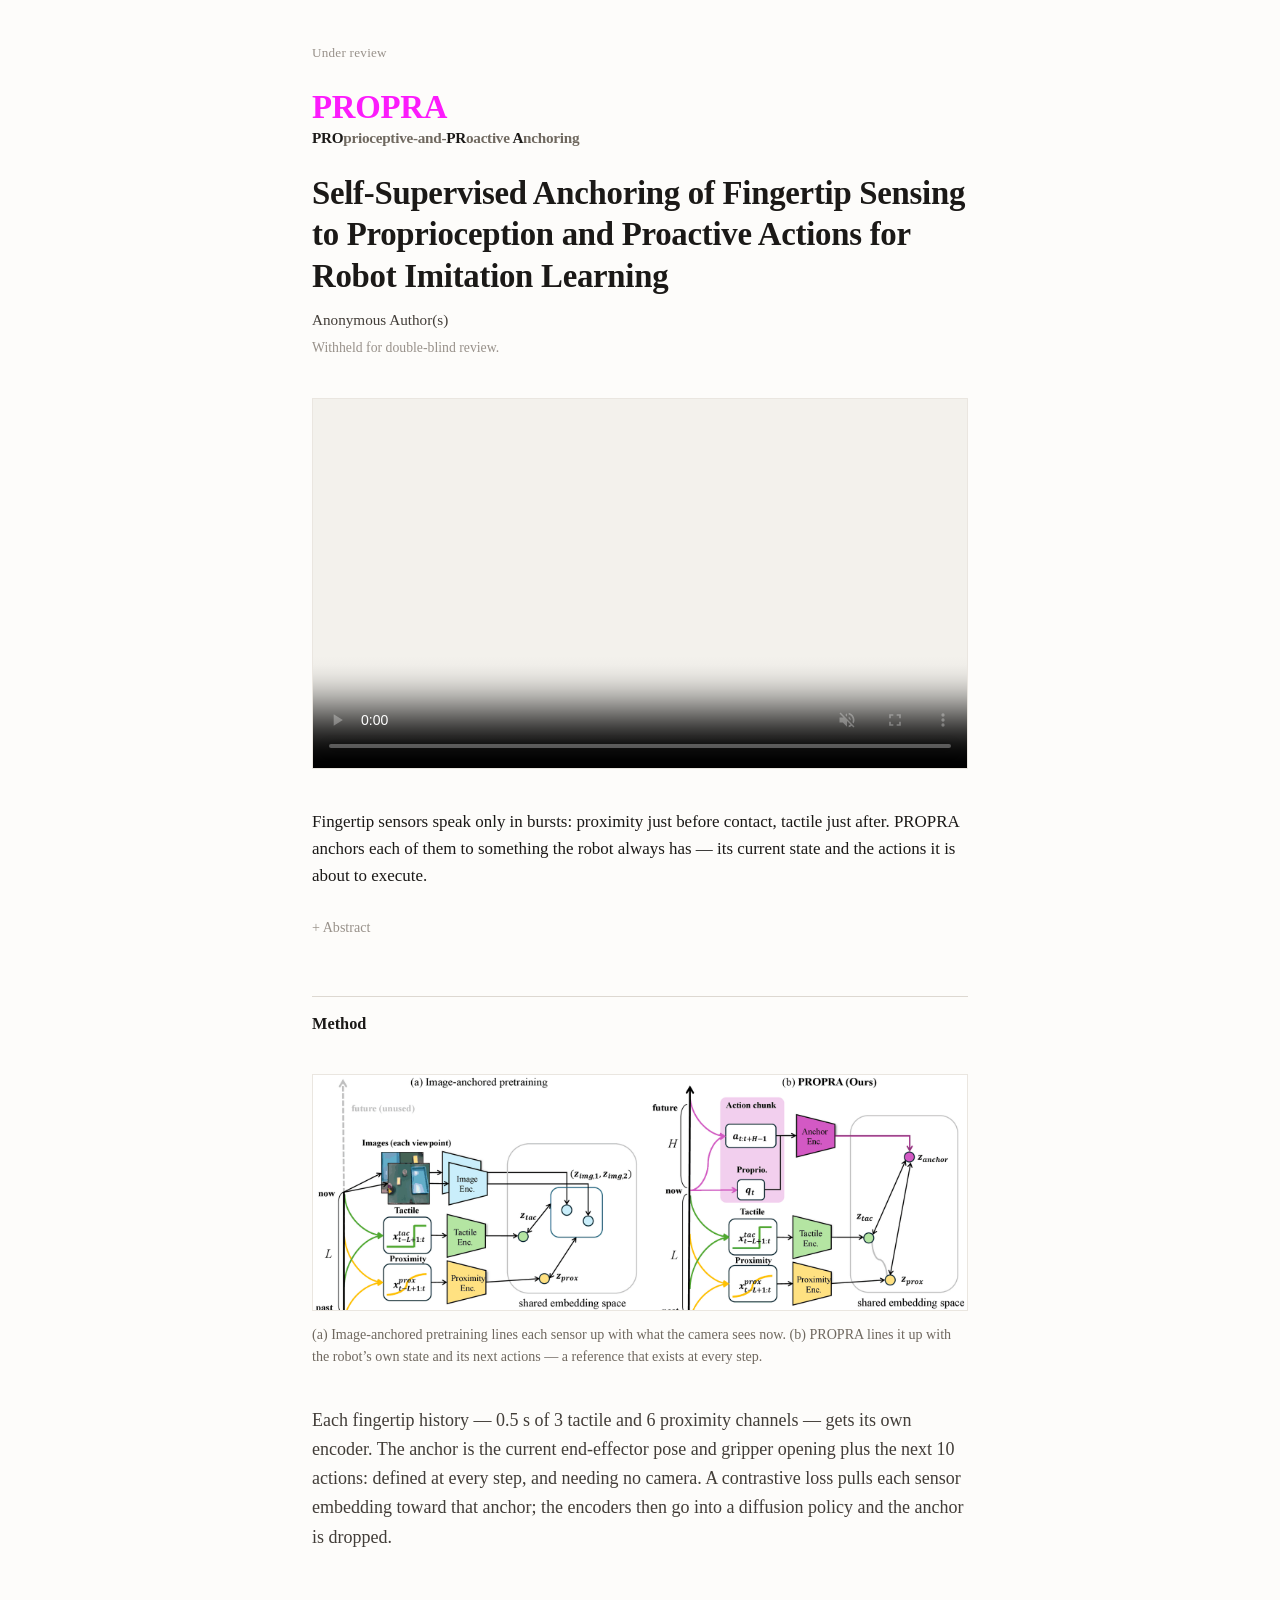
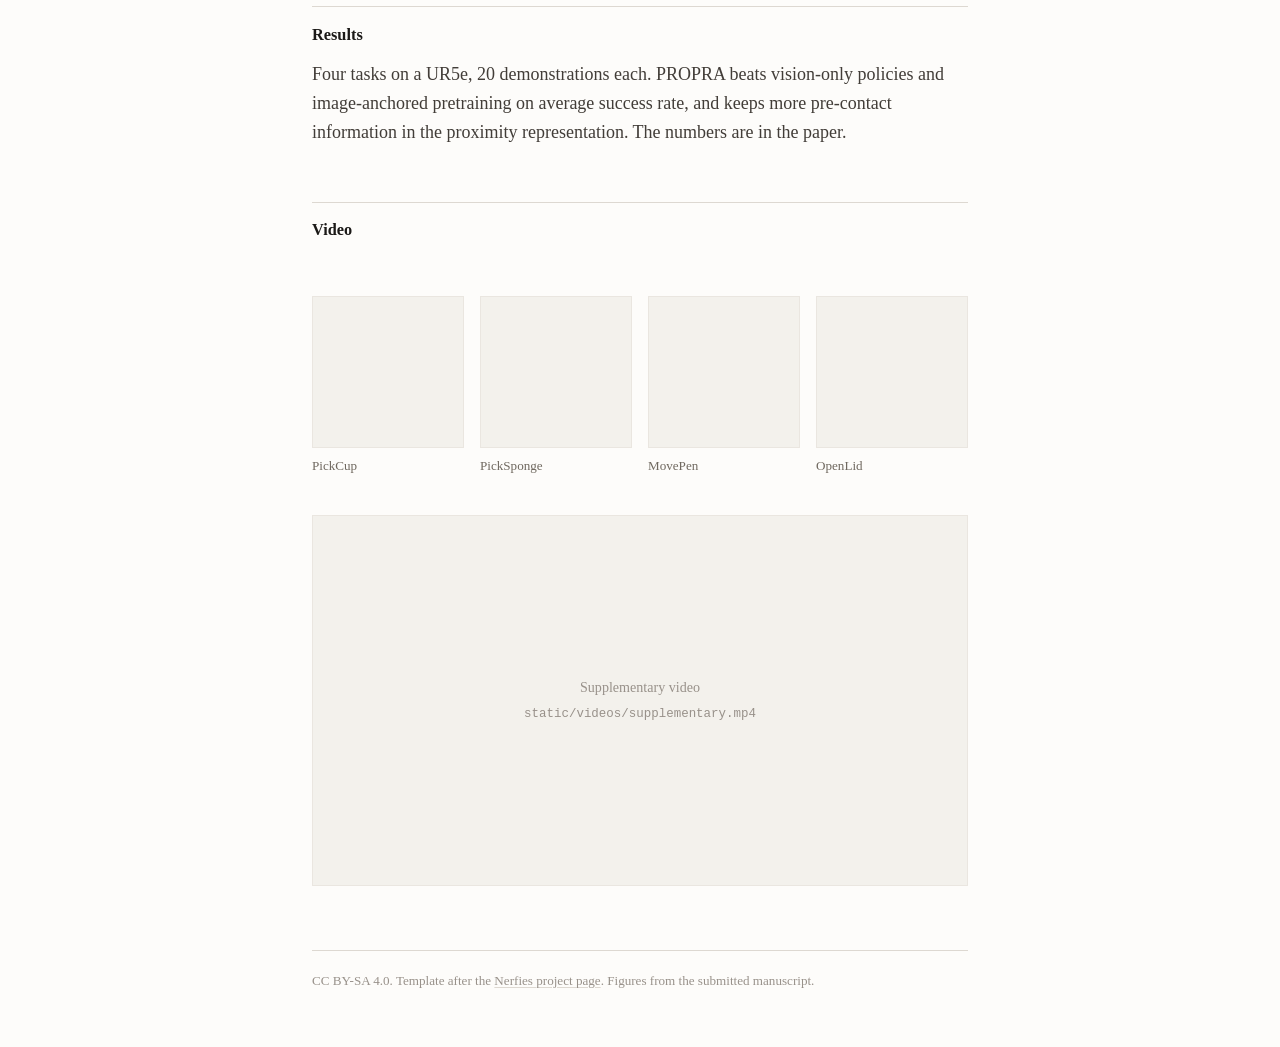
==== commit 8fb74166: "Add video" ====
--- a/index.html
+++ b/index.html
@@ -16,23 +16,27 @@
 
 <body>
 
-<div class="topline">
+<!-- <div class="topline">
   <a href="./index.html" hreflang="en" class="is-current" aria-current="page">EN</a>
   <span>/</span>
   <a href="./index_epo.html" hreflang="eo">EO</a>
-</div>
+</div> -->
 
 <main class="wrap">
 
   <header class="head">
     <p class="status">Under review</p>
 
+    
+
     <h1 class="title">
-      Self-Supervised Anchoring of Fingertip Sensing to Proprioception
+       <span style="color: rgb(252, 27, 252);">PROPRA</span><br>
+       <p class="expand"><b>PRO</b>prioceptive-and-<b>PR</b>oactive <b>A</b>nchoring</p>
+       Self-Supervised Anchoring of Fingertip Sensing to Proprioception
       and Proactive Actions for Robot Imitation Learning
     </h1>
 
-    <p class="expand"><b>PRO</b>prioceptive-and-<b>PR</b>oactive <b>A</b>nchoring</p>
+    
 
     <p class="byline">Anonymous Author(s)</p>
     <p class="note">Withheld for double-blind review.</p>
@@ -45,54 +49,21 @@
   <!-- Teaser -->
   <div class="media">
     <div class="slot">
-      <!-- When the video is ready, delete .waiting below and uncomment one of:
-
-      <iframe src="https://www.youtube.com/embed/VIDEO_ID?rel=0" title="PROPRA"
-              allow="autoplay; encrypted-media" allowfullscreen loading="lazy"></iframe>
-
-      <video controls playsinline preload="metadata" poster="./static/images/fig1_overview.jpg">
+      <video
+        autoplay
+        controls
+        muted
+        loop
+        playsinline
+        preload="metadata"
+        poster="./static/images/teaser.jpg"
+        aria-label="PROPRA teaser video"
+      >
         <source src="./static/videos/teaser.mp4" type="video/mp4">
+        Your browser does not support the video tag.
       </video>
-      -->
-      <div class="waiting">
-        <span>Teaser video</span>
-        <code>static/videos/teaser.mp4</code>
-      </div>
     </div>
   </div>
-
-  <section cl>
-    <ul class="rollouts">
-      <li><figure>
-        <video autoplay muted loop playsinline preload="metadata"
-               poster="./static/images/task_pickcup.jpg" aria-label="PickCup rollout">
-          <source src="./static/videos/task_pickcup.mp4" type="video/mp4">
-        </video>
-        <figcaption>PickCup</figcaption>
-      </figure></li>
-      <li><figure>
-        <video autoplay muted loop playsinline preload="metadata"
-               poster="./static/images/task_picksponge.jpg" aria-label="PickSponge rollout">
-          <source src="./static/videos/task_picksponge.mp4" type="video/mp4">
-        </video>
-        <figcaption>PickSponge</figcaption>
-      </figure></li>
-      <li><figure>
-        <video autoplay muted loop playsinline preload="metadata"
-               poster="./static/images/task_movepen.jpg" aria-label="MovePen rollout">
-          <source src="./static/videos/task_movepen.mp4" type="video/mp4">
-        </video>
-        <figcaption>MovePen</figcaption>
-      </figure></li>
-      <li><figure>
-        <video autoplay muted loop playsinline preload="metadata"
-               poster="./static/images/task_openlid.jpg" aria-label="OpenLid rollout">
-          <source src="./static/videos/task_openlid.mp4" type="video/mp4">
-        </video>
-        <figcaption>OpenLid</figcaption>
-      </figure></li>
-    </ul>
-  </section>
 
   <p class="lede">
     Fingertip sensors speak only in bursts: proximity just before contact, tactile just after.
@@ -168,6 +139,39 @@
   <section id="video">
     <h2>Video</h2>
 
+    <section cl>
+      <ul class="rollouts">
+        <li><figure>
+          <video autoplay muted loop playsinline preload="metadata"
+                poster="./static/images/task_pickcup.jpg" aria-label="PickCup rollout">
+            <source src="./static/videos/task_pickcup.mp4" type="video/mp4">
+          </video>
+          <figcaption>PickCup</figcaption>
+        </figure></li>
+        <li><figure>
+          <video autoplay muted loop playsinline preload="metadata"
+                poster="./static/images/task_picksponge.jpg" aria-label="PickSponge rollout">
+            <source src="./static/videos/task_picksponge.mp4" type="video/mp4">
+          </video>
+          <figcaption>PickSponge</figcaption>
+        </figure></li>
+        <li><figure>
+          <video autoplay muted loop playsinline preload="metadata"
+                poster="./static/images/task_movepen.jpg" aria-label="MovePen rollout">
+            <source src="./static/videos/task_movepen.mp4" type="video/mp4">
+          </video>
+          <figcaption>MovePen</figcaption>
+        </figure></li>
+        <li><figure>
+          <video autoplay muted loop playsinline preload="metadata"
+                poster="./static/images/task_openlid.jpg" aria-label="OpenLid rollout">
+            <source src="./static/videos/task_openlid.mp4" type="video/mp4">
+          </video>
+          <figcaption>OpenLid</figcaption>
+        </figure></li>
+      </ul>
+    </section>
+
     <div class="media">
       <div class="slot">
         <!-- When the video is ready, delete .waiting below and uncomment one of:
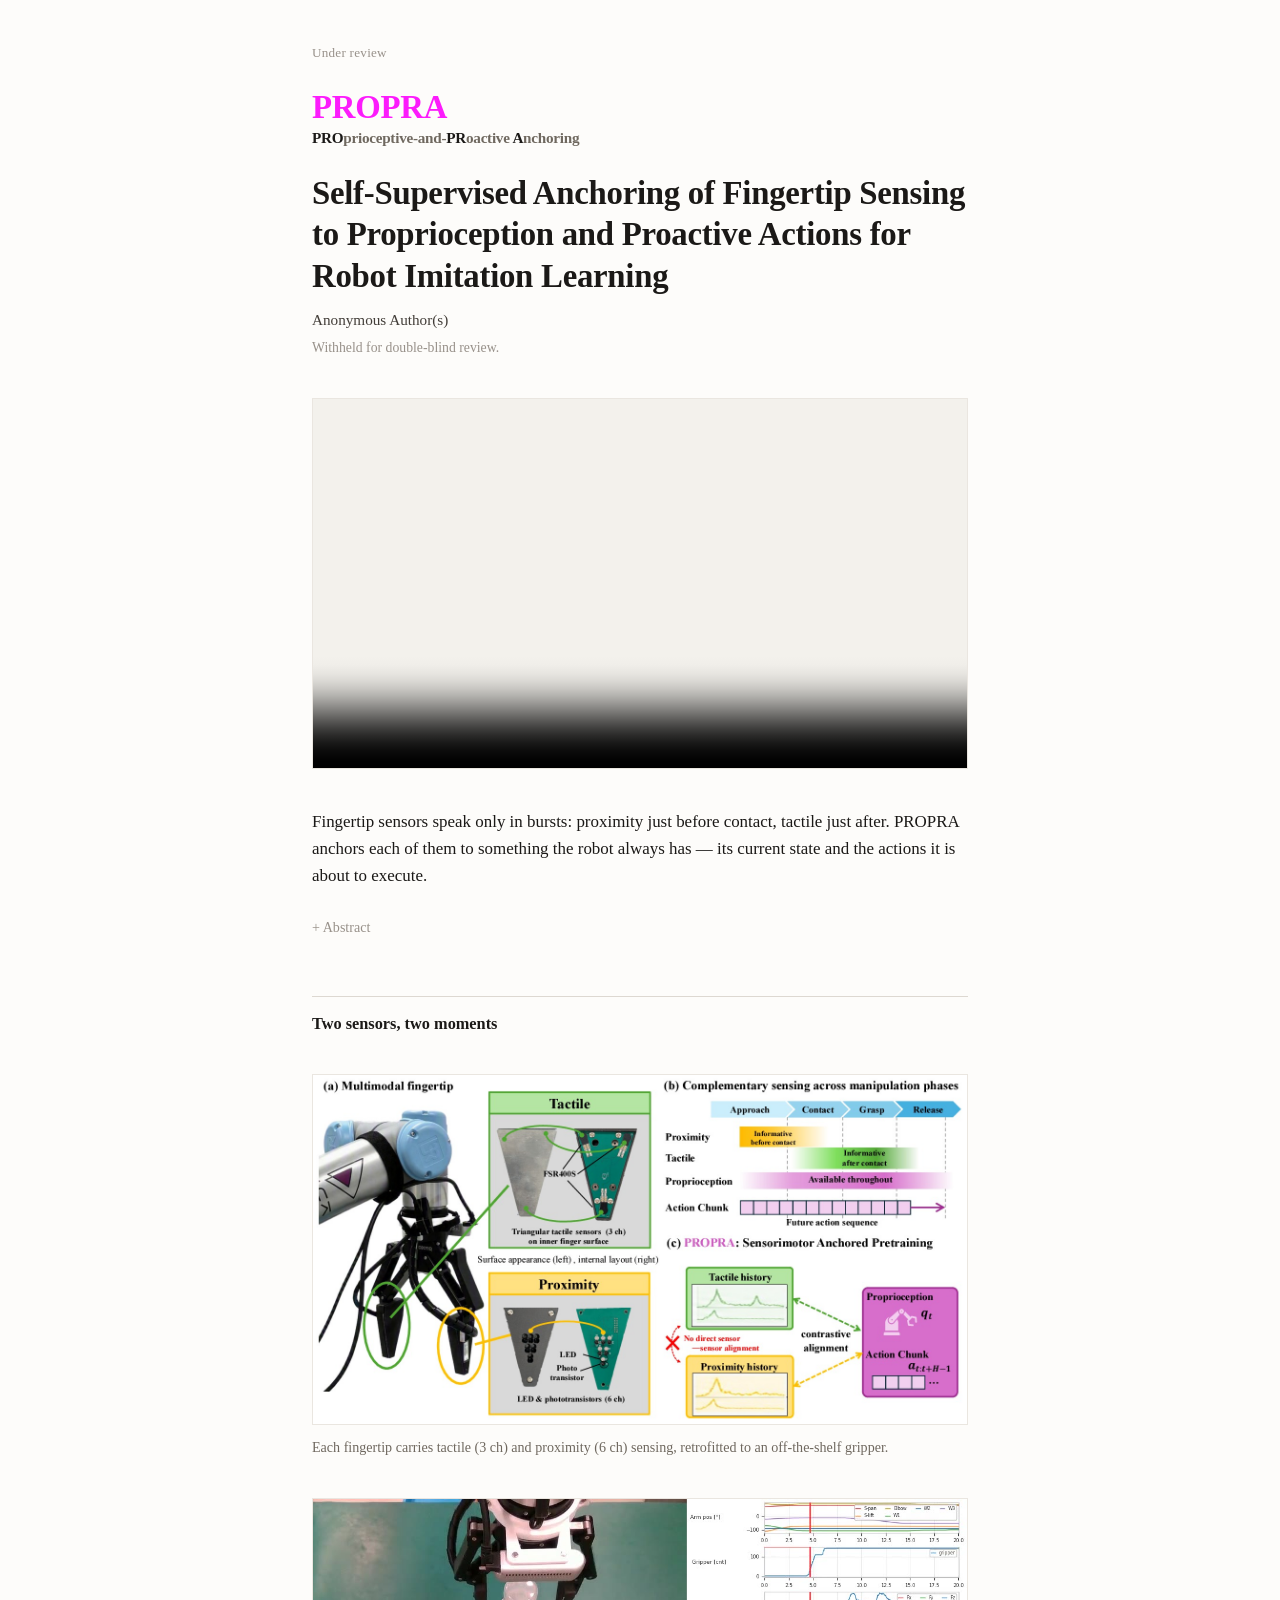
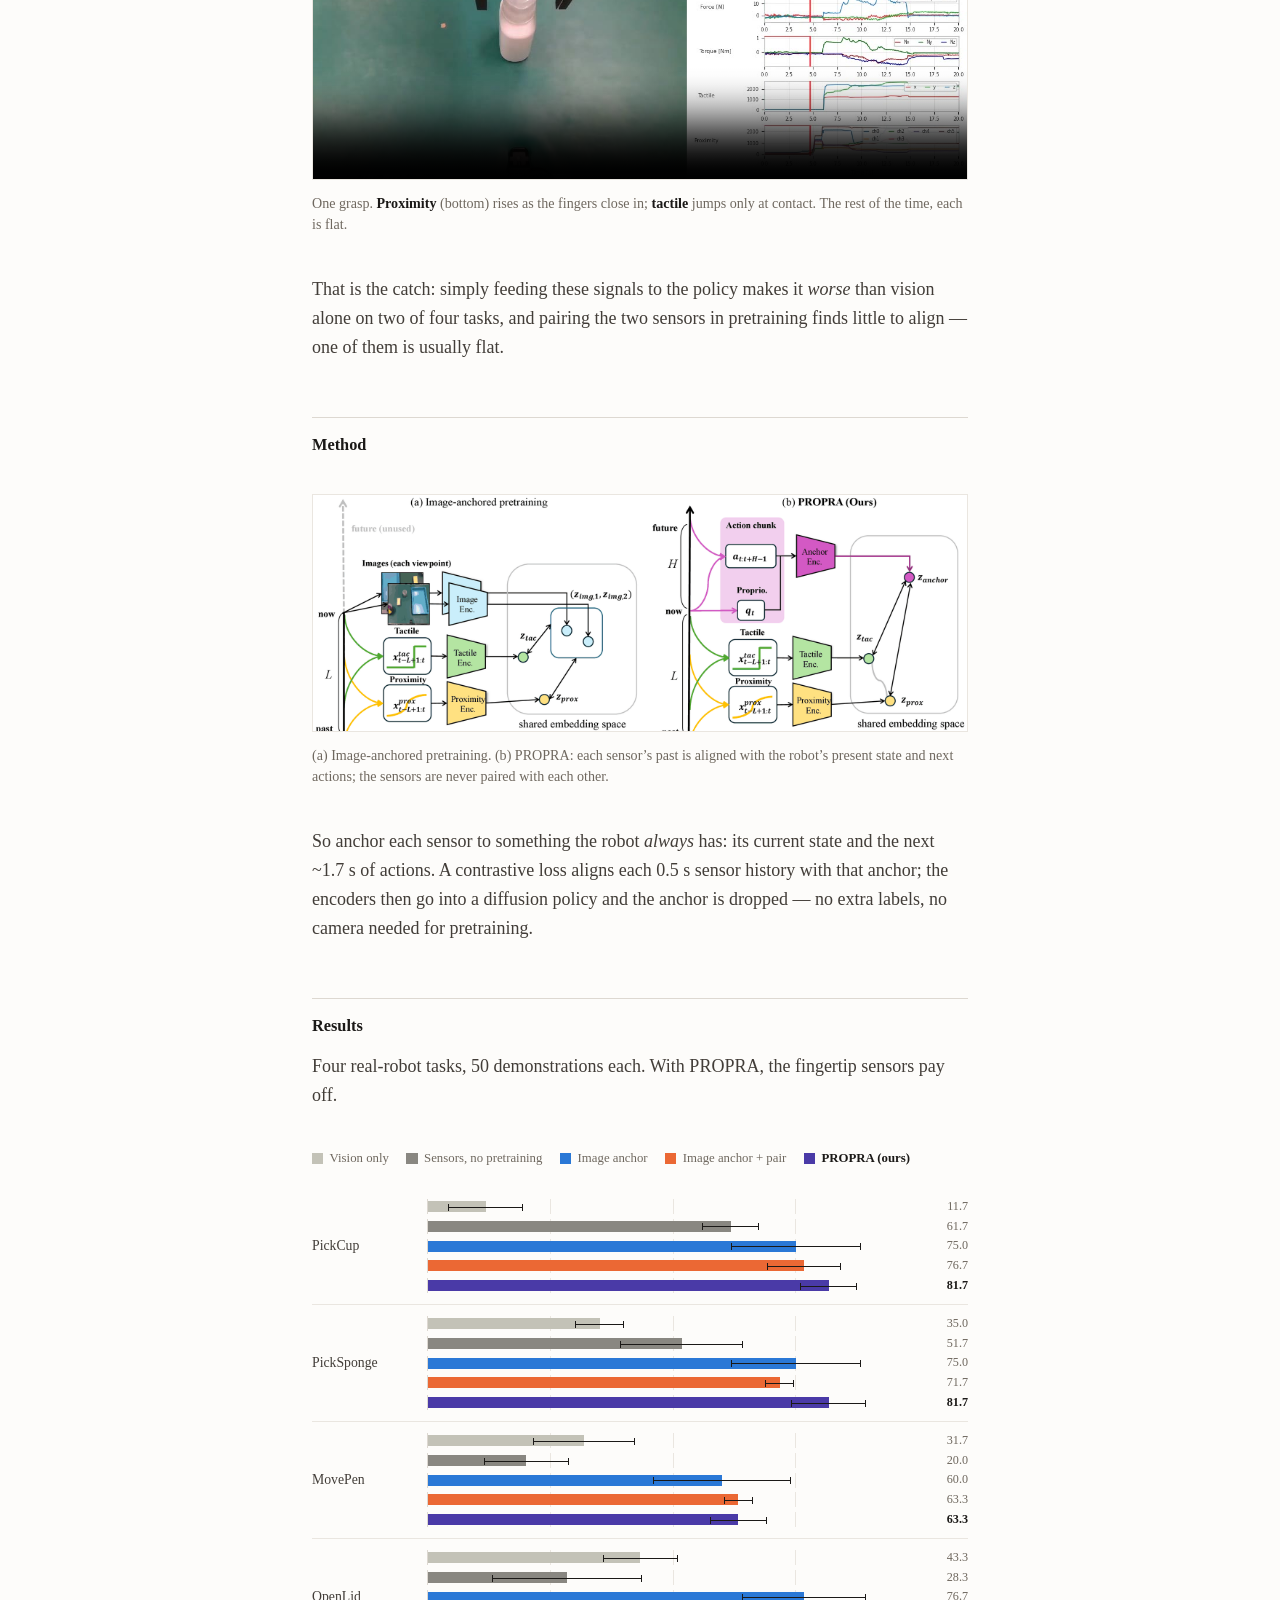
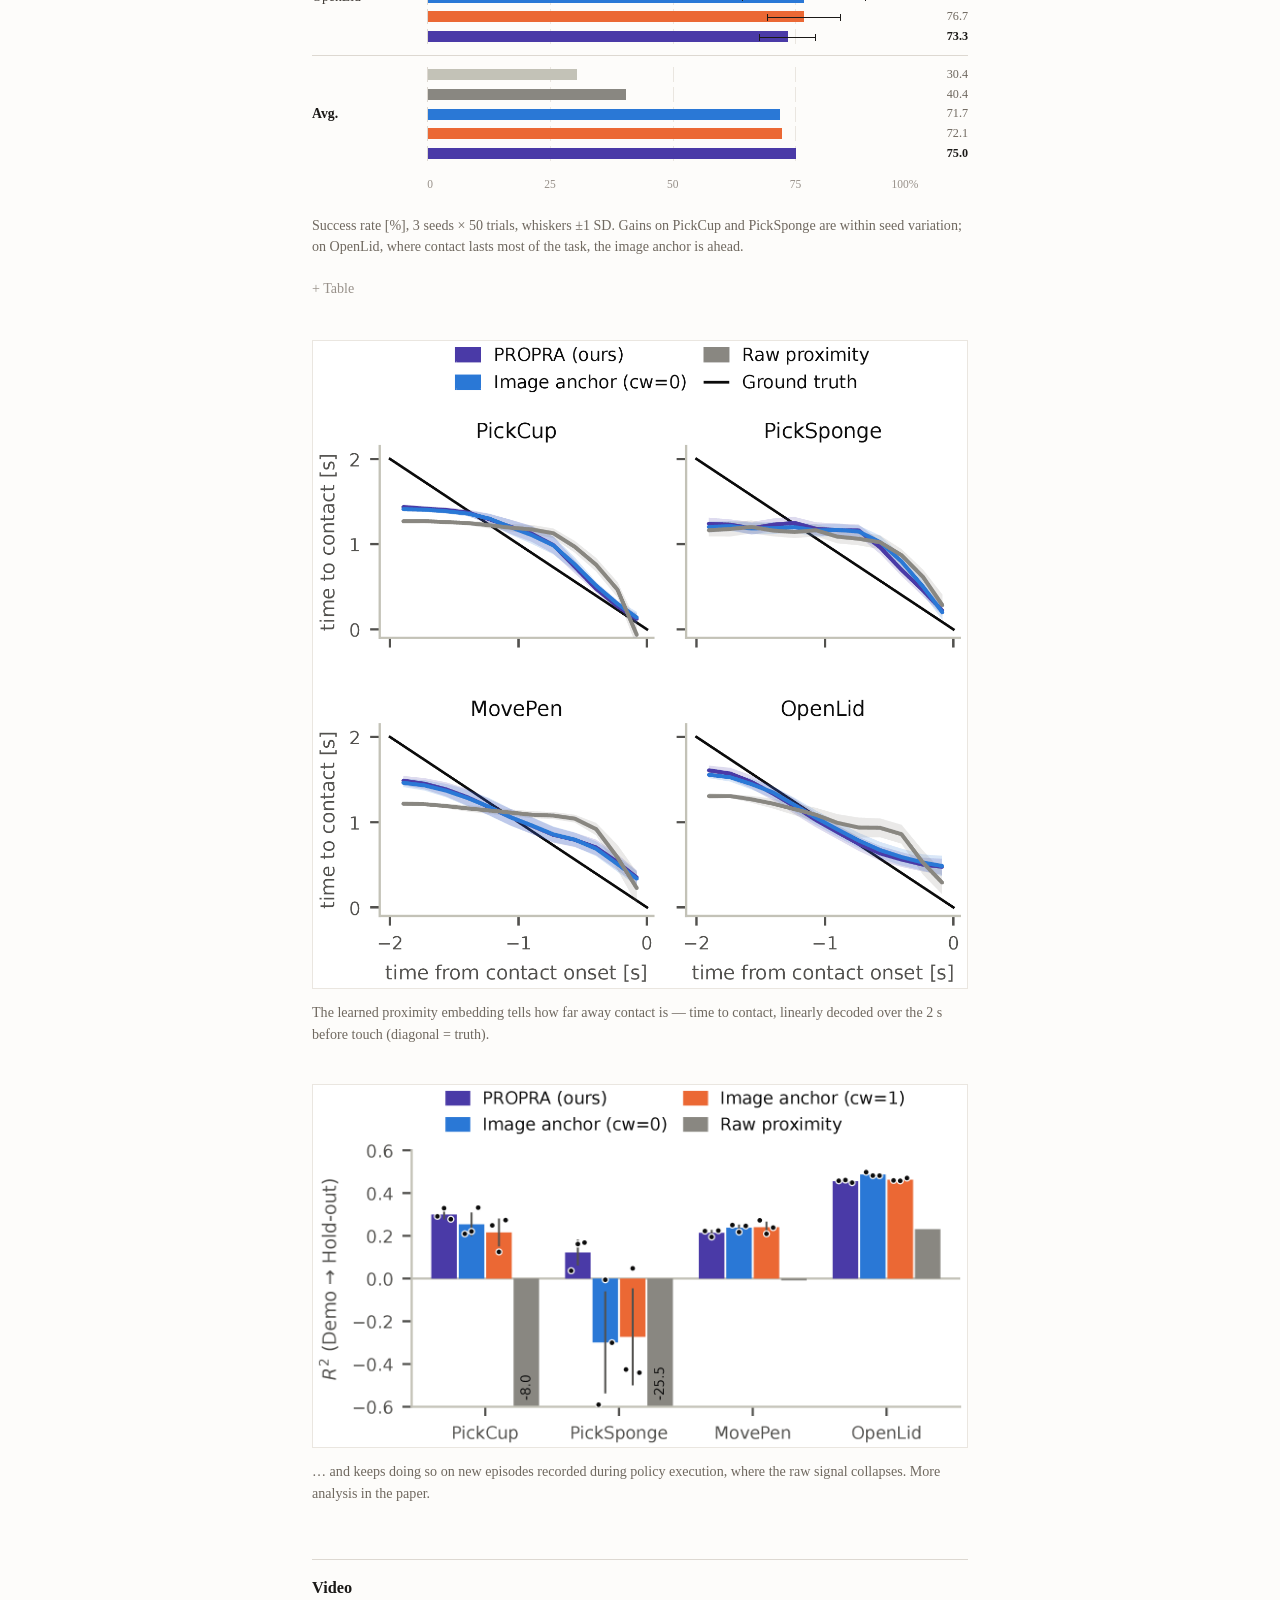
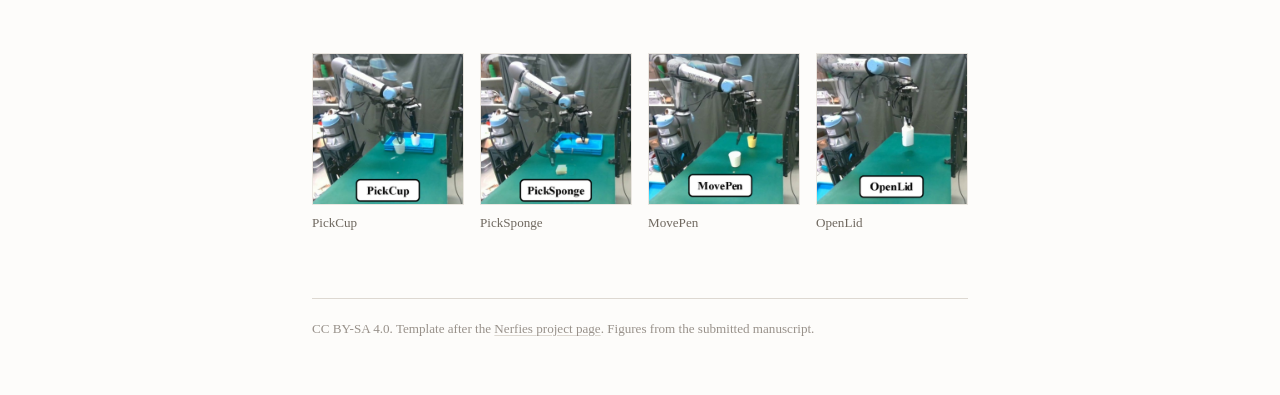
==== commit 8108e383: "Enhance styling and add new figures for the PROPRA project" ====
--- a/index.html
+++ b/index.html
@@ -12,6 +12,7 @@
 
 <link rel="icon" href="./static/images/favicon.svg">
 <link rel="stylesheet" href="./static/css/propra.css">
+<script>document.documentElement.classList.add('js');</script>
 </head>
 
 <body>
@@ -103,6 +104,40 @@
     </div>
   </details>
 
+  <section id="sensing">
+    <h2>Two sensors, two moments</h2>
+
+    <figure class="media">
+      <a href="./static/images/fig1_overview.jpg" target="_blank" rel="noopener">
+        <img src="./static/images/fig1_overview.jpg"
+             alt="(a) The multimodal fingertip on a Robotiq gripper: three FSR400S tactile sensors under a triangular inner surface and six LED-phototransistor proximity channels. (b) Proximity is informative before contact, tactile after contact, proprioception throughout, and the action chunk looks ahead. (c) PROPRA aligns tactile and proximity histories to proprioception and the action chunk, with no direct sensor-to-sensor alignment."
+             width="1372" height="732" loading="lazy">
+      </a>
+      <figcaption>
+        Each fingertip carries tactile (3&nbsp;ch) and proximity (6&nbsp;ch) sensing, retrofitted to an
+        off-the-shelf gripper.
+      </figcaption>
+    </figure>
+
+    <figure class="media">
+      <video autoplay controls muted loop playsinline preload="metadata"
+             poster="./static/images/sample.jpg" width="1120" height="480"
+             aria-label="Recorded sensor streams during a grasp">
+        <source src="./static/videos/sample.mp4" type="video/mp4">
+      </video>
+      <figcaption>
+        One grasp. <b>Proximity</b> (bottom) rises as the fingers close in; <b>tactile</b> jumps only at
+        contact. The rest of the time, each is flat.
+      </figcaption>
+    </figure>
+
+    <p>
+      That is the catch: simply feeding these signals to the policy makes it <em>worse</em> than vision
+      alone on two of four tasks, and pairing the two sensors in pretraining finds little to align
+      &mdash; one of them is usually flat.
+    </p>
+  </section>
+
   <section id="method">
     <h2>Method</h2>
 
@@ -113,27 +148,139 @@
              width="1800" height="648" loading="lazy">
       </a>
       <figcaption>
-        (a) Image-anchored pretraining lines each sensor up with what the camera sees now.
-        (b) PROPRA lines it up with the robot&rsquo;s own state and its next actions &mdash; a reference
-        that exists at every step.
+        (a) Image-anchored pretraining. (b) PROPRA: each sensor&rsquo;s past is aligned with the
+        robot&rsquo;s present state and next actions; the sensors are never paired with each other.
       </figcaption>
     </figure>
 
     <p>
-      Each fingertip history &mdash; 0.5&nbsp;s of 3 tactile and 6 proximity channels &mdash; gets its own
-      encoder. The anchor is the current end-effector pose and gripper opening plus the next 10 actions:
-      defined at every step, and needing no camera. A contrastive loss pulls each sensor embedding toward
-      that anchor; the encoders then go into a diffusion policy and the anchor is dropped.
+      So anchor each sensor to something the robot <em>always</em> has: its current state and the
+      next ~1.7&nbsp;s of actions. A contrastive loss aligns each 0.5&nbsp;s sensor history with that
+      anchor; the encoders then go into a diffusion policy and the anchor is dropped &mdash; no extra
+      labels, no camera needed for pretraining.
     </p>
   </section>
 
   <section id="results">
     <h2>Results</h2>
-    <p>
-      Four tasks on a UR5e, 20 demonstrations each. PROPRA beats vision-only policies and image-anchored
-      pretraining on average success rate, and keeps more pre-contact information in the proximity
-      representation. The numbers are in the paper.
-    </p>
+
+    <p>Four real-robot tasks, 50 demonstrations each. With PROPRA, the fingertip sensors pay off.</p>
+
+    <figure class="media chart" id="success-chart">
+      <ul class="chart-legend" aria-hidden="true">
+        <li class="s-vis">Vision only</li>
+        <li class="s-none">Sensors, no pretraining</li>
+        <li class="s-img">Image anchor</li>
+        <li class="s-pair">Image anchor + pair</li>
+        <li class="s-ours">PROPRA (ours)</li>
+      </ul>
+      <div class="chart-plot" role="img"
+           aria-label="Success rate per task. Average: vision only 30.4%, sensors without pretraining 40.4%, image anchor 71.7%, image anchor plus pair 72.1%, PROPRA 75.0%. Exact values in the table below.">
+      <div class="chart-group">
+        <p class="chart-task">PickCup</p>
+        <div class="chart-bars">
+          <div class="bar-row s-vis" style="--v:11.7;--sd:7.6;--g:0;--i:0"><span class="track"><span class="bar"></span><span class="err"></span></span><span class="val">11.7</span></div>
+          <div class="bar-row s-none" style="--v:61.7;--sd:5.8;--g:0;--i:1"><span class="track"><span class="bar"></span><span class="err"></span></span><span class="val">61.7</span></div>
+          <div class="bar-row s-img" style="--v:75.0;--sd:13.2;--g:0;--i:2"><span class="track"><span class="bar"></span><span class="err"></span></span><span class="val">75.0</span></div>
+          <div class="bar-row s-pair" style="--v:76.7;--sd:7.6;--g:0;--i:3"><span class="track"><span class="bar"></span><span class="err"></span></span><span class="val">76.7</span></div>
+          <div class="bar-row s-ours" style="--v:81.7;--sd:5.8;--g:0;--i:4"><span class="track"><span class="bar"></span><span class="err"></span></span><span class="val">81.7</span></div>
+        </div>
+      </div>
+      <div class="chart-group">
+        <p class="chart-task">PickSponge</p>
+        <div class="chart-bars">
+          <div class="bar-row s-vis" style="--v:35.0;--sd:5.0;--g:1;--i:0"><span class="track"><span class="bar"></span><span class="err"></span></span><span class="val">35.0</span></div>
+          <div class="bar-row s-none" style="--v:51.7;--sd:12.6;--g:1;--i:1"><span class="track"><span class="bar"></span><span class="err"></span></span><span class="val">51.7</span></div>
+          <div class="bar-row s-img" style="--v:75.0;--sd:13.2;--g:1;--i:2"><span class="track"><span class="bar"></span><span class="err"></span></span><span class="val">75.0</span></div>
+          <div class="bar-row s-pair" style="--v:71.7;--sd:2.9;--g:1;--i:3"><span class="track"><span class="bar"></span><span class="err"></span></span><span class="val">71.7</span></div>
+          <div class="bar-row s-ours" style="--v:81.7;--sd:7.6;--g:1;--i:4"><span class="track"><span class="bar"></span><span class="err"></span></span><span class="val">81.7</span></div>
+        </div>
+      </div>
+      <div class="chart-group">
+        <p class="chart-task">MovePen</p>
+        <div class="chart-bars">
+          <div class="bar-row s-vis" style="--v:31.7;--sd:10.4;--g:2;--i:0"><span class="track"><span class="bar"></span><span class="err"></span></span><span class="val">31.7</span></div>
+          <div class="bar-row s-none" style="--v:20.0;--sd:8.7;--g:2;--i:1"><span class="track"><span class="bar"></span><span class="err"></span></span><span class="val">20.0</span></div>
+          <div class="bar-row s-img" style="--v:60.0;--sd:14.1;--g:2;--i:2"><span class="track"><span class="bar"></span><span class="err"></span></span><span class="val">60.0</span></div>
+          <div class="bar-row s-pair" style="--v:63.3;--sd:2.9;--g:2;--i:3"><span class="track"><span class="bar"></span><span class="err"></span></span><span class="val">63.3</span></div>
+          <div class="bar-row s-ours" style="--v:63.3;--sd:5.8;--g:2;--i:4"><span class="track"><span class="bar"></span><span class="err"></span></span><span class="val">63.3</span></div>
+        </div>
+      </div>
+      <div class="chart-group">
+        <p class="chart-task">OpenLid</p>
+        <div class="chart-bars">
+          <div class="bar-row s-vis" style="--v:43.3;--sd:7.6;--g:3;--i:0"><span class="track"><span class="bar"></span><span class="err"></span></span><span class="val">43.3</span></div>
+          <div class="bar-row s-none" style="--v:28.3;--sd:15.3;--g:3;--i:1"><span class="track"><span class="bar"></span><span class="err"></span></span><span class="val">28.3</span></div>
+          <div class="bar-row s-img" style="--v:76.7;--sd:12.6;--g:3;--i:2"><span class="track"><span class="bar"></span><span class="err"></span></span><span class="val">76.7</span></div>
+          <div class="bar-row s-pair" style="--v:76.7;--sd:7.6;--g:3;--i:3"><span class="track"><span class="bar"></span><span class="err"></span></span><span class="val">76.7</span></div>
+          <div class="bar-row s-ours" style="--v:73.3;--sd:5.8;--g:3;--i:4"><span class="track"><span class="bar"></span><span class="err"></span></span><span class="val">73.3</span></div>
+        </div>
+      </div>
+      <div class="chart-group is-avg">
+        <p class="chart-task">Avg.</p>
+        <div class="chart-bars">
+          <div class="bar-row s-vis" style="--v:30.4;--sd:0;--g:4;--i:0"><span class="track"><span class="bar"></span></span><span class="val">30.4</span></div>
+          <div class="bar-row s-none" style="--v:40.4;--sd:0;--g:4;--i:1"><span class="track"><span class="bar"></span></span><span class="val">40.4</span></div>
+          <div class="bar-row s-img" style="--v:71.7;--sd:0;--g:4;--i:2"><span class="track"><span class="bar"></span></span><span class="val">71.7</span></div>
+          <div class="bar-row s-pair" style="--v:72.1;--sd:0;--g:4;--i:3"><span class="track"><span class="bar"></span></span><span class="val">72.1</span></div>
+          <div class="bar-row s-ours" style="--v:75.0;--sd:0;--g:4;--i:4"><span class="track"><span class="bar"></span></span><span class="val">75.0</span></div>
+        </div>
+      </div>
+      <div class="chart-group chart-axis" aria-hidden="true">
+        <p class="chart-task"></p>
+        <div class="chart-bars">
+          <div class="bar-row"><span class="track"><span style="--t:0">0</span><span style="--t:25">25</span><span style="--t:50">50</span><span style="--t:75">75</span><span style="--t:100">100%</span></span><span class="val"></span></div>
+        </div>
+      </div>
+      </div>
+      <figcaption>
+        Success rate [%], 3 seeds &times; 50 trials, whiskers &plusmn;1&nbsp;SD. Gains on PickCup and
+        PickSponge are within seed variation; on OpenLid, where contact lasts most of the task, the
+        image anchor is ahead.
+      </figcaption>
+      <details class="chart-table">
+        <summary>Table</summary>
+        <div class="table-wrap">
+          <table>
+            <caption>Success rate [%], mean &plusmn; SD over 3 seeds &times; 50 trials. Best pretrained result per column in bold.</caption>
+            <thead>
+              <tr><th>Condition</th><th>PickCup</th><th>PickSponge</th><th>MovePen</th><th>OpenLid</th><th>Avg.</th></tr>
+            </thead>
+            <tbody>
+            <tr><td>Vision only</td><td>11.7 &plusmn; 7.6</td><td>35.0 &plusmn; 5.0</td><td>31.7 &plusmn; 10.4</td><td>43.3 &plusmn; 7.6</td><td>30.4</td></tr>
+            <tr><td>Sensors, no pretraining</td><td>61.7 &plusmn; 5.8</td><td>51.7 &plusmn; 12.6</td><td>20.0 &plusmn; 8.7</td><td>28.3 &plusmn; 15.3</td><td>40.4</td></tr>
+            <tr><td>Image anchor</td><td>75.0 &plusmn; 13.2</td><td>75.0 &plusmn; 13.2</td><td>60.0 &plusmn; 14.1</td><td><b>76.7</b> &plusmn; 12.6</td><td>71.7</td></tr>
+            <tr><td>Image anchor + pair</td><td>76.7 &plusmn; 7.6</td><td>71.7 &plusmn; 2.9</td><td><b>63.3</b> &plusmn; 2.9</td><td><b>76.7</b> &plusmn; 7.6</td><td>72.1</td></tr>
+            <tr class="ours"><td>PROPRA (ours)</td><td><b>81.7</b> &plusmn; 5.8</td><td><b>81.7</b> &plusmn; 7.6</td><td><b>63.3</b> &plusmn; 5.8</td><td>73.3 &plusmn; 5.8</td><td><b>75.0</b></td></tr>
+            </tbody>
+          </table>
+        </div>
+      </details>
+    </figure>
+
+    <figure class="media">
+      <a href="./static/images/fig6_ttc.png" target="_blank" rel="noopener">
+        <img src="./static/images/fig6_ttc.png"
+             alt="Four panels, one per task, plotting time to contact predicted from the frozen proximity embedding against time from contact onset over the last two seconds before contact, for PROPRA, image anchor and raw proximity, with the ground-truth diagonal."
+             width="1288" height="1274" loading="lazy">
+      </a>
+      <figcaption>
+        The learned proximity embedding tells how far away contact is &mdash; time to contact, linearly
+        decoded over the 2&nbsp;s before touch (diagonal = truth).
+      </figcaption>
+    </figure>
+
+    <figure class="media">
+      <a href="./static/images/fig7_r2.png" target="_blank" rel="noopener">
+        <img src="./static/images/fig7_r2.png"
+             alt="Bar chart of time-to-contact R-squared on new recordings from policy execution, using the regression fitted on demonstrations, per task, for PROPRA, image anchor with and without direct pairs, and raw proximity."
+             width="1346" height="746" loading="lazy">
+      </a>
+      <figcaption>
+        &hellip; and keeps doing so on new episodes recorded during policy execution, where the raw
+        signal collapses. More analysis in the paper.
+      </figcaption>
+    </figure>
   </section>
 
   <section id="video">
@@ -172,24 +319,21 @@
       </ul>
     </section>
 
-    <div class="media">
+    <!-- <div class="media">
       <div class="slot">
-        <!-- When the video is ready, delete .waiting below and uncomment one of:
-
         <iframe src="https://www.youtube.com/embed/VIDEO_ID?rel=0" title="PROPRA"
                 allow="autoplay; encrypted-media" allowfullscreen loading="lazy"></iframe>
 
         <video controls playsinline preload="metadata" poster="./static/images/fig1_overview.jpg">
           <source src="./static/videos/supplementary.mp4" type="video/mp4">
         </video>
-        -->
         <div class="waiting">
           <span>Supplementary video</span>
           <code>static/videos/supplementary.mp4</code>
         </div>
       </div>
     </div>
-  </section>
+  </section> -->
 
   <footer>
     <p>
@@ -201,5 +345,20 @@
 
 </main>
 
+<script>
+  // Grow the success-rate bars once the chart scrolls into view.
+  (function () {
+    var chart = document.getElementById('success-chart');
+    if (!chart) return;
+    if (!('IntersectionObserver' in window)) { chart.classList.add('is-in'); return; }
+    var io = new IntersectionObserver(function (entries) {
+      entries.forEach(function (e) {
+        if (e.isIntersecting) { chart.classList.add('is-in'); io.disconnect(); }
+      });
+    }, { threshold: 0.25 });
+    io.observe(chart);
+  })();
+</script>
+
 </body>
 </html>
--- a/static/css/propra.css
+++ b/static/css/propra.css
@@ -132,6 +132,152 @@
   border-top: 1px solid var(--line);
 }
 
+h3 {
+  font-size: .95rem;
+  margin: 2.2rem 0 .7rem;
+}
+h2 + h3 { margin-top: 0; }
+
+ol, ul { margin: 0 0 1.1em; padding-left: 1.4em; }
+li { margin-bottom: .25em; }
+
+/* a figure-width video (no fixed 16:9 slot) */
+.media > video {
+  display: block; width: 100%; height: auto;
+  background: var(--bg-soft); border: 1px solid var(--line-soft);
+}
+
+/* ---------- tables: hairlines only ----------------------------------------- */
+.table-wrap { overflow-x: auto; margin: 1.8rem 0 2rem; }
+table {
+  width: 100%; border-collapse: collapse;
+  font-size: .86rem; line-height: 1.45;
+  font-variant-numeric: tabular-nums;
+}
+caption {
+  caption-side: bottom; text-align: left;
+  font-size: .88rem; line-height: 1.55; color: var(--ink-3); padding-top: .8rem;
+}
+th, td { padding: .38rem .6rem; text-align: right; white-space: nowrap; }
+th:first-child, td:first-child { text-align: left; padding-left: 0; }
+th:last-child, td:last-child { padding-right: 0; }
+thead th { font-weight: 600; color: var(--ink); border-top: 1px solid var(--line); border-bottom: 1px solid var(--line); }
+tbody tr + tr td { border-top: 1px solid var(--line-soft); }
+tfoot td, tr.ours td { border-top: 1px solid var(--line); color: var(--ink); }
+tbody:last-child tr:last-child td, tfoot tr:last-child td { border-bottom: 1px solid var(--line); }
+
+/* ---------- success-rate chart --------------------------------------------- */
+/* Series colours are taken from the paper's own figures (Figs. 5–7), so the
+   chart reads as one more figure rather than page chrome. */
+.chart {
+  --c-vis:  #c3c2b7;
+  --c-none: #898781;
+  --c-img:  #2a78d6;
+  --c-pair: #eb6834;
+  --c-ours: #4a3aa7;
+  --label:  7.2rem;   /* task-name column */
+  --valw:   2.6rem;   /* value column     */
+}
+.s-vis  { --c: var(--c-vis); }
+.s-none { --c: var(--c-none); }
+.s-img  { --c: var(--c-img); }
+.s-pair { --c: var(--c-pair); }
+.s-ours { --c: var(--c-ours); }
+
+.chart-legend {
+  display: flex; flex-wrap: wrap; gap: .3rem 1.1rem;
+  list-style: none; padding: 0; margin: 0 0 1.2rem;
+  font-size: .8rem; color: var(--ink-3);
+}
+.chart-legend li { display: inline-flex; align-items: center; gap: .4rem; margin: 0; }
+.chart-legend li::before {
+  content: ''; width: .7rem; height: .7rem; background: var(--c); flex: none;
+}
+.chart-legend .s-ours { color: var(--ink); font-weight: 600; }
+
+.chart-group {
+  display: grid; grid-template-columns: var(--label) 1fr;
+  align-items: center; padding: .55rem 0;
+}
+.chart-group + .chart-group { border-top: 1px solid var(--line-soft); }
+.chart-group.is-avg { border-top: 1px solid var(--line); }
+.chart-group.chart-axis { border-top: 0; padding-top: .2rem; }
+.chart-task { margin: 0; font-size: .86rem; color: var(--ink-2); }
+.is-avg .chart-task { font-weight: 600; color: var(--ink); }
+
+.bar-row {
+  display: grid; grid-template-columns: 1fr var(--valw);
+  align-items: center; column-gap: .5rem;
+}
+.track {
+  position: relative; display: block; height: 15px;
+  /* 25 / 50 / 75 % gridlines, continuous down a group */
+  background: linear-gradient(to right,
+    transparent calc(25% - .5px), var(--line-soft) 0, var(--line-soft) calc(25% + .5px), transparent 0,
+    transparent calc(50% - .5px), var(--line-soft) 0, var(--line-soft) calc(50% + .5px), transparent 0,
+    transparent calc(75% - .5px), var(--line-soft) 0, var(--line-soft) calc(75% + .5px), transparent 0);
+  border-left: 1px solid var(--line);
+}
+.bar {
+  position: absolute; left: 0; top: 2px; bottom: 2px;
+  width: calc(var(--v) * 1%);
+  background: var(--c);
+  transform-origin: left center;
+}
+.err {                      /* ±1 SD whisker */
+  position: absolute; top: 50%; height: 1px;
+  left: calc((var(--v) - var(--sd)) * 1%);
+  width: calc(var(--sd) * 2%);
+  background: var(--ink);
+}
+.err::before, .err::after {
+  content: ''; position: absolute; top: -3px; width: 1px; height: 7px; background: var(--ink);
+}
+.err::before { left: 0; }
+.err::after  { right: 0; }
+.val {
+  font-size: .76rem; color: var(--ink-3); text-align: right;
+  font-variant-numeric: tabular-nums;
+}
+.s-ours .val { color: var(--ink); font-weight: 600; }
+
+.chart-axis .track { height: 1.1rem; background: none; border-left: 0; }
+.chart-axis .track span {
+  position: absolute; left: calc(var(--t) * 1%); transform: translateX(-50%);
+  font-size: .72rem; color: var(--ink-4);
+}
+.chart-axis .track span:first-child { transform: none; }
+.chart-axis .track span:last-child  { transform: translateX(-100%); }
+
+.chart-table { margin: .9rem 0 0; }
+.chart-table .table-wrap { margin: .6rem 0 0; }
+
+/* growth: only armed when JS is there to trigger it, so no-JS readers get the
+   finished chart. Groups start one after another, bars within a group ripple. */
+.js .chart .bar { transform: scaleX(0); }
+.js .chart .err, .js .chart .val { opacity: 0; }
+.js .chart.is-in .bar {
+  transform: scaleX(1);
+  transition: transform .9s cubic-bezier(.2, .7, .2, 1);
+  transition-delay: calc(var(--g) * 140ms + var(--i) * 60ms);
+}
+.js .chart.is-in .err,
+.js .chart.is-in .val {
+  opacity: 1;
+  transition: opacity .35s ease;
+  transition-delay: calc(var(--g) * 140ms + var(--i) * 60ms + 750ms);
+}
+
+@media (max-width: 620px) {
+  .chart-group { grid-template-columns: 1fr; row-gap: .35rem; }
+  .chart-axis .chart-task { display: none; }
+}
+@media print, (prefers-reduced-motion: reduce) {
+  .js .chart .bar { transform: none; }
+  .js .chart .err, .js .chart .val { opacity: 1; }
+  .js .chart.is-in .bar, .js .chart.is-in .err, .js .chart.is-in .val { transition: none; }
+}
+
 /* ---------- lede ----------------------------------------------------------- */
 .lede { font-size: 1.06rem; color: var(--ink); margin: 2.2rem 0 1.4rem; }
 
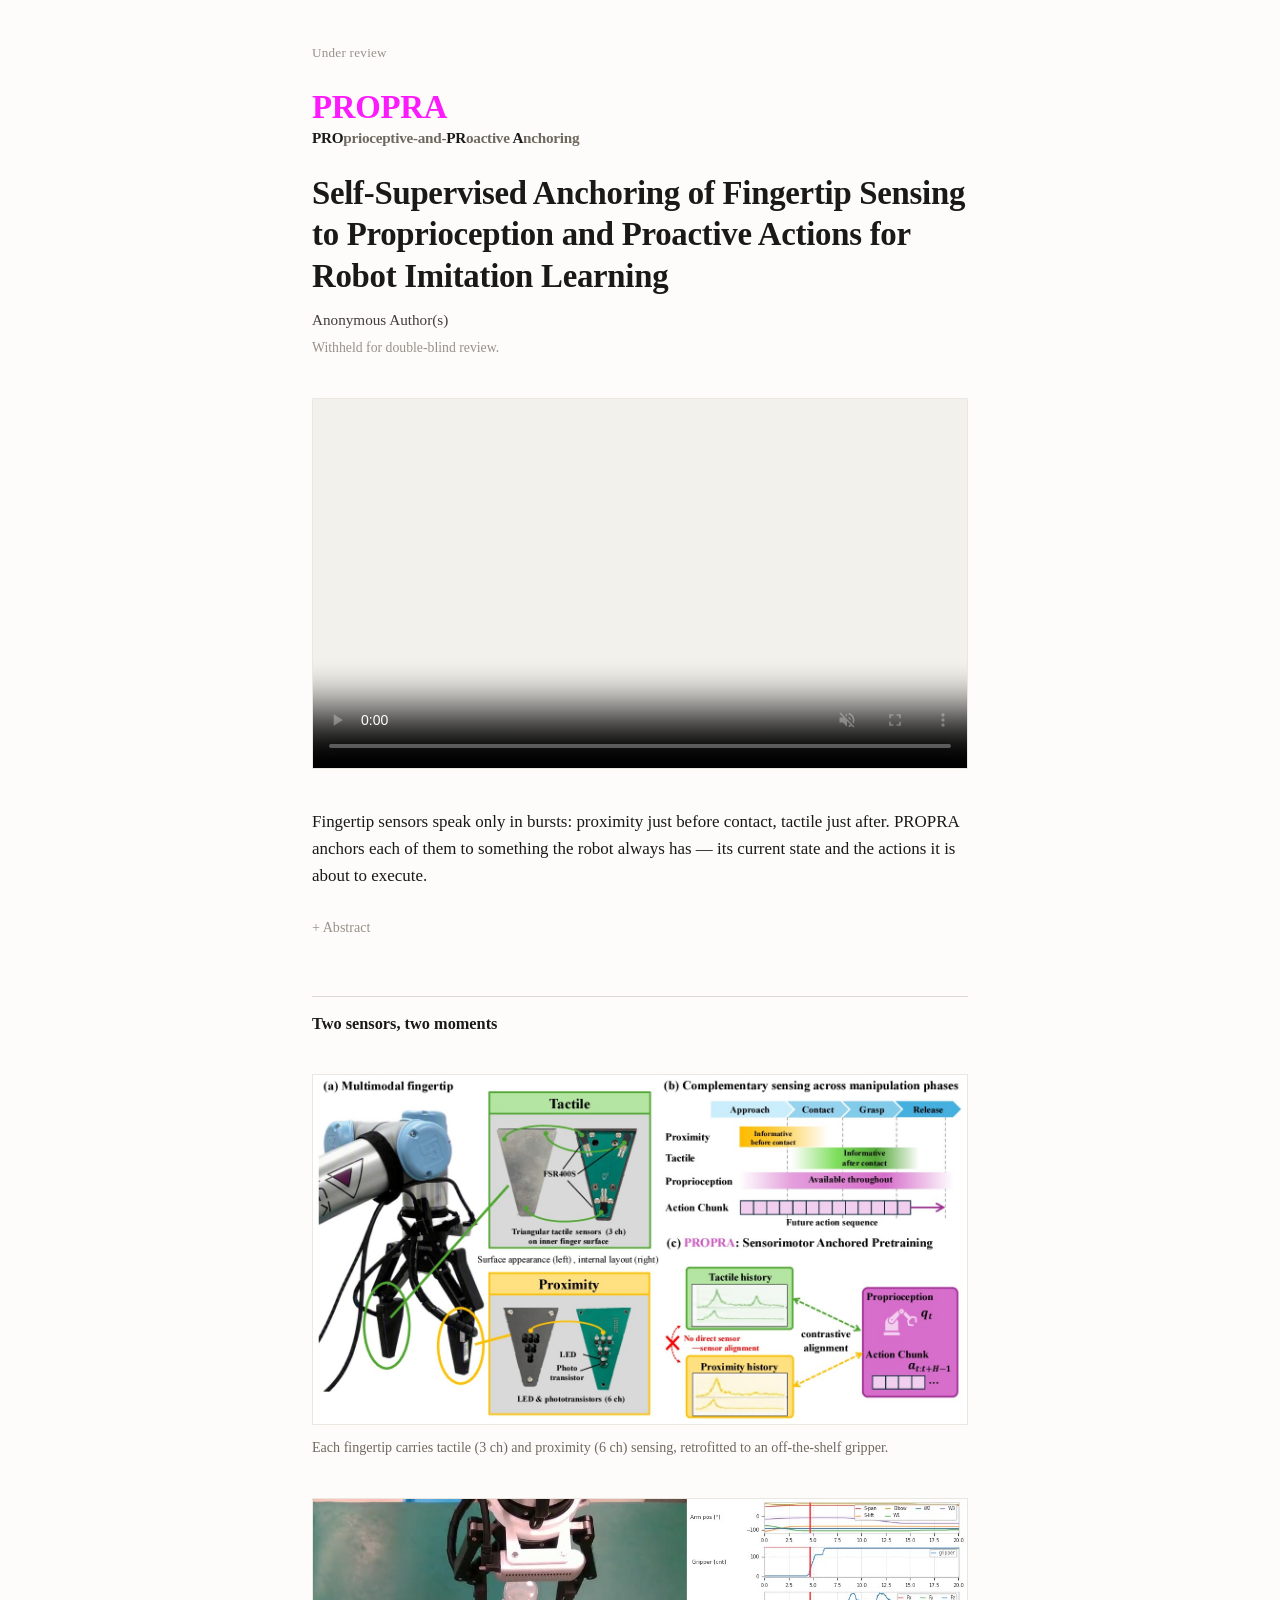
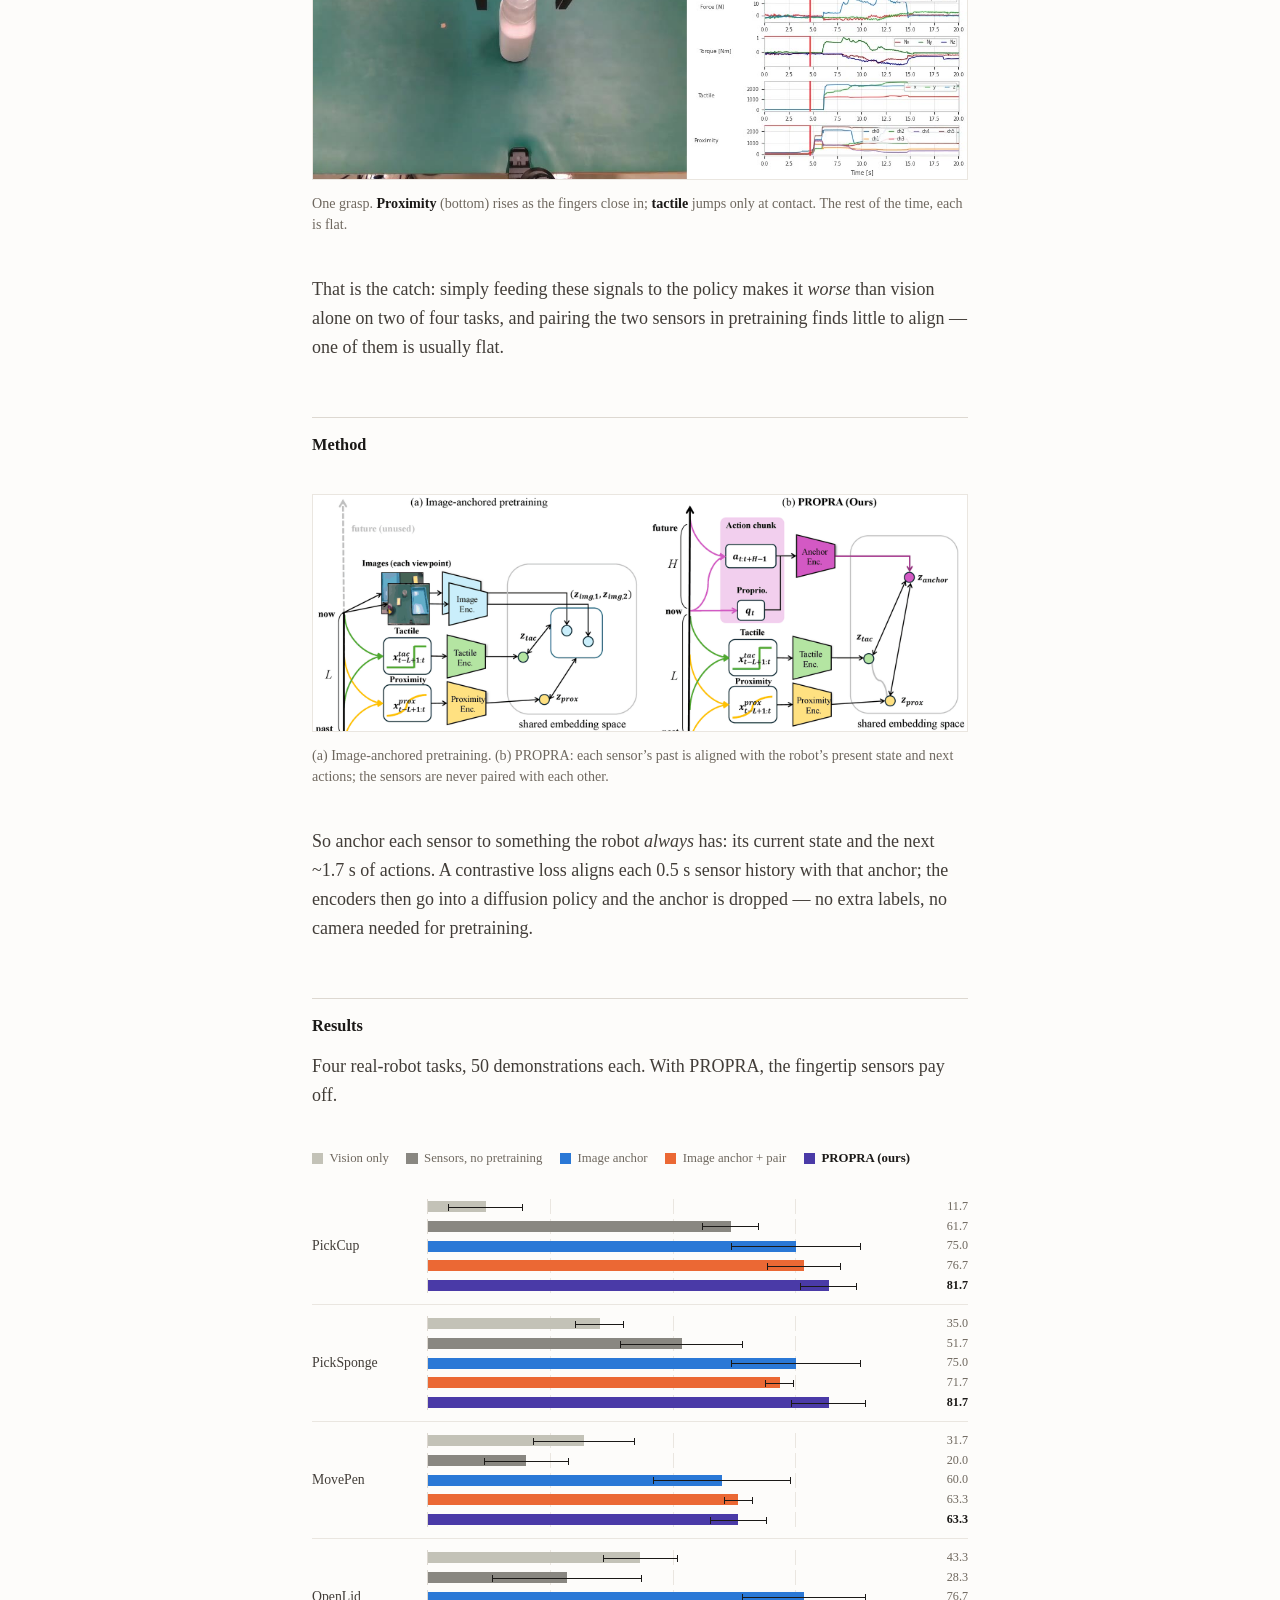
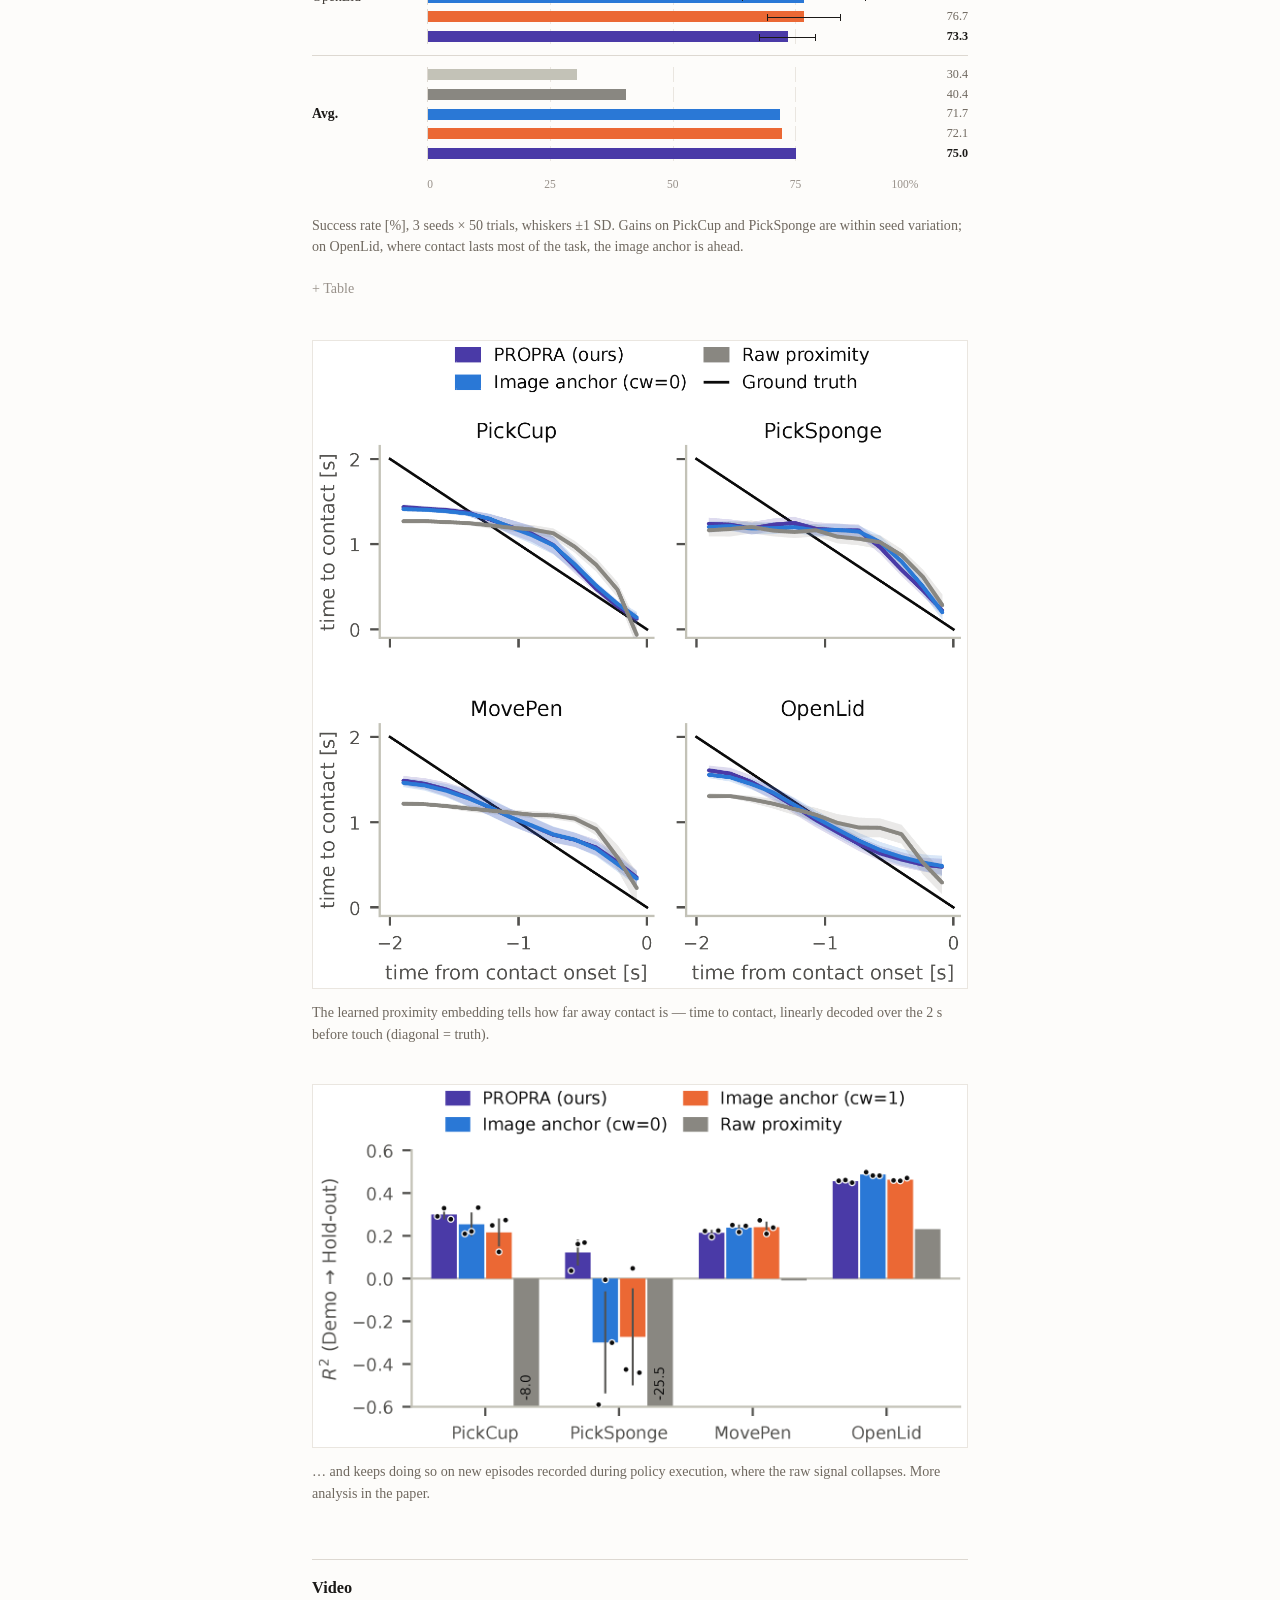
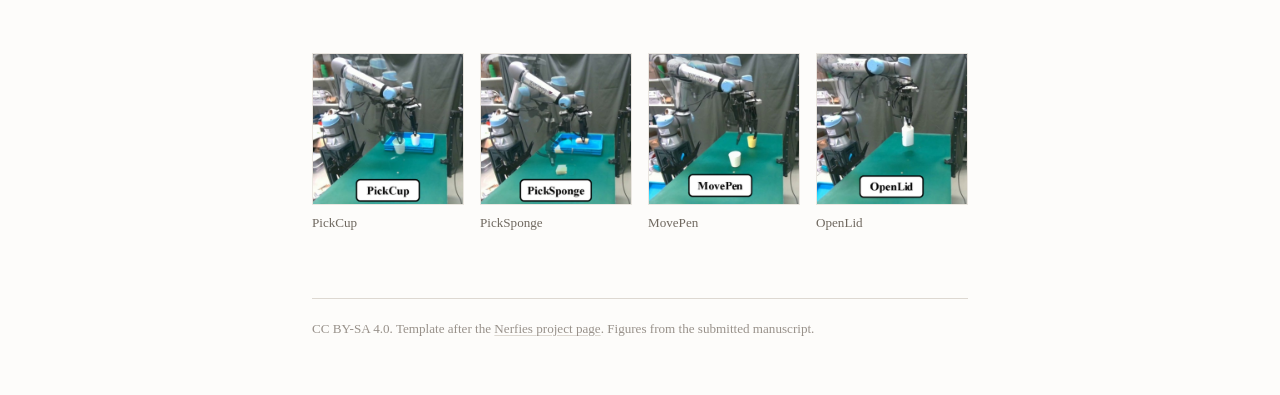
==== commit 797fba94: "Update video element attributes for improved playback experience" ====
--- a/index.html
+++ b/index.html
@@ -120,7 +120,7 @@
     </figure>
 
     <figure class="media">
-      <video autoplay controls muted loop playsinline preload="metadata"
+      <video autoplay muted loop playsinline preload="metadata"
              poster="./static/images/sample.jpg" width="1120" height="480"
              aria-label="Recorded sensor streams during a grasp">
         <source src="./static/videos/sample.mp4" type="video/mp4">
